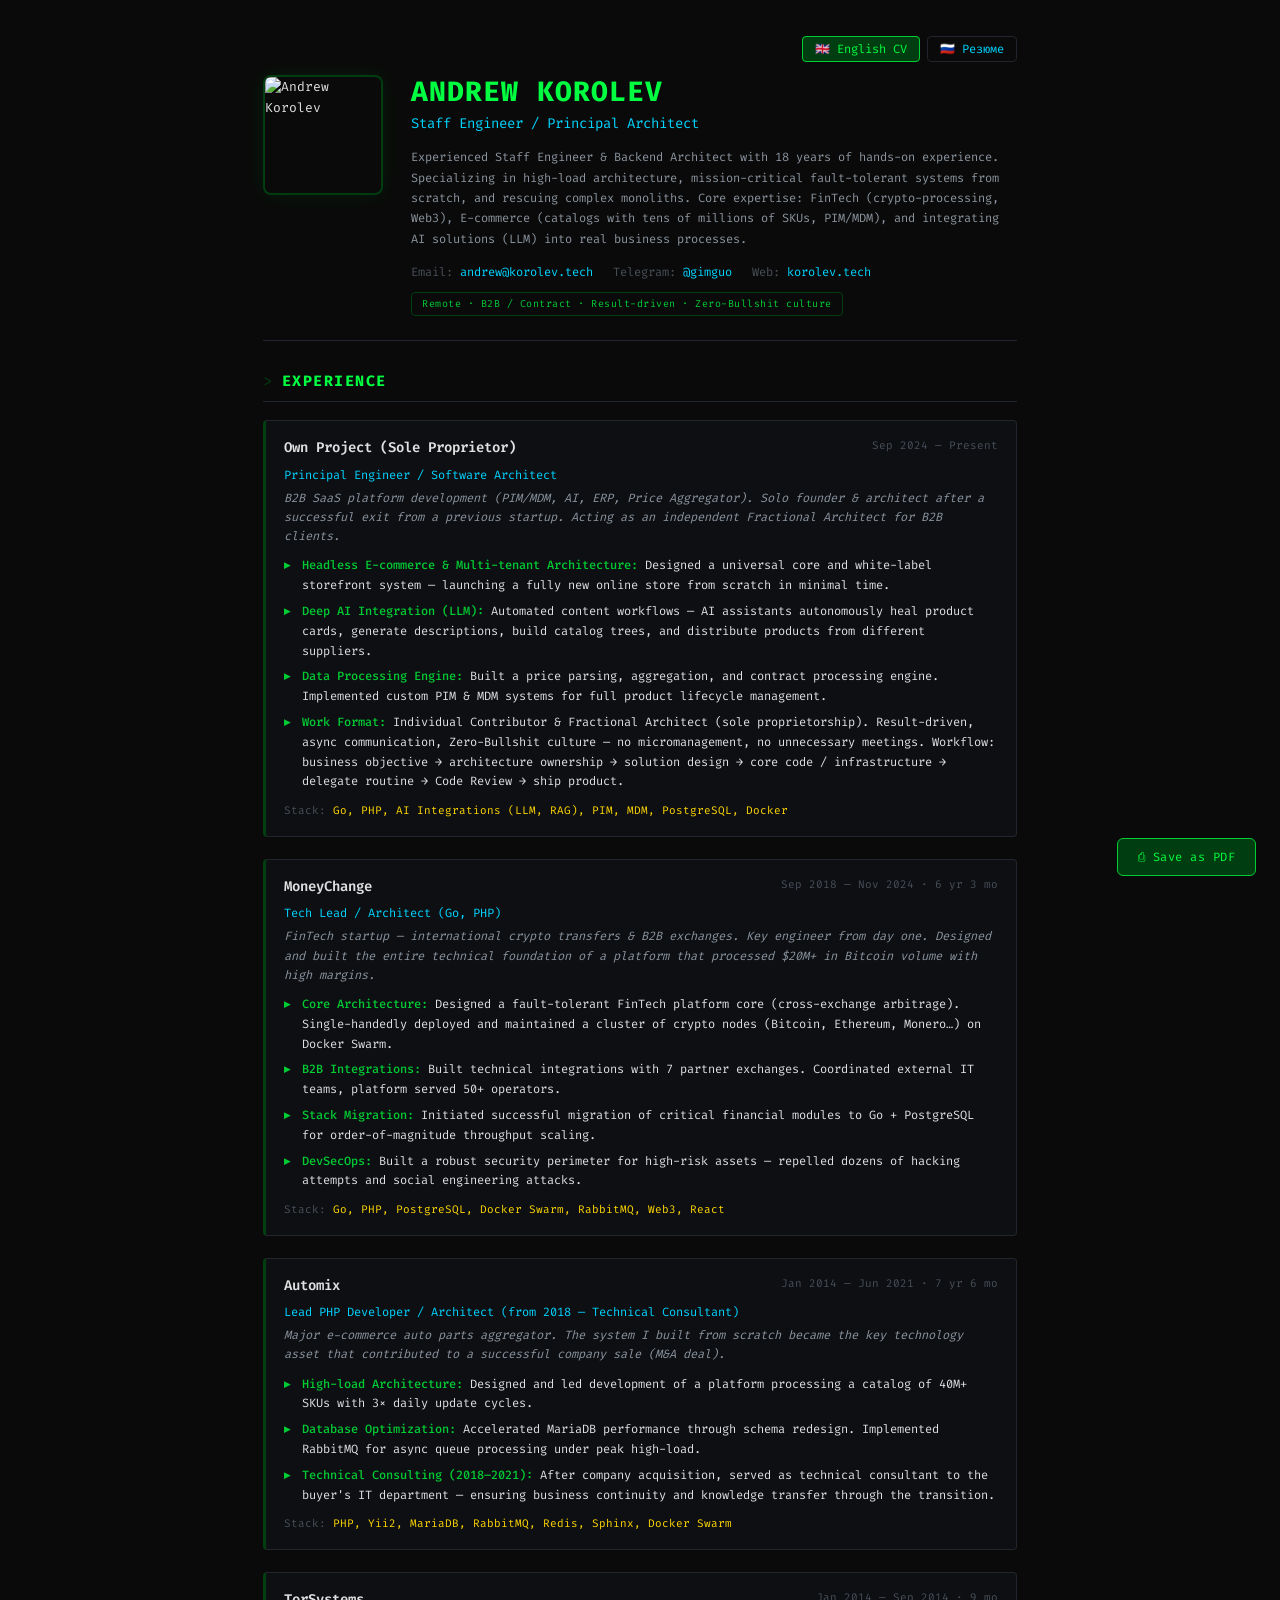
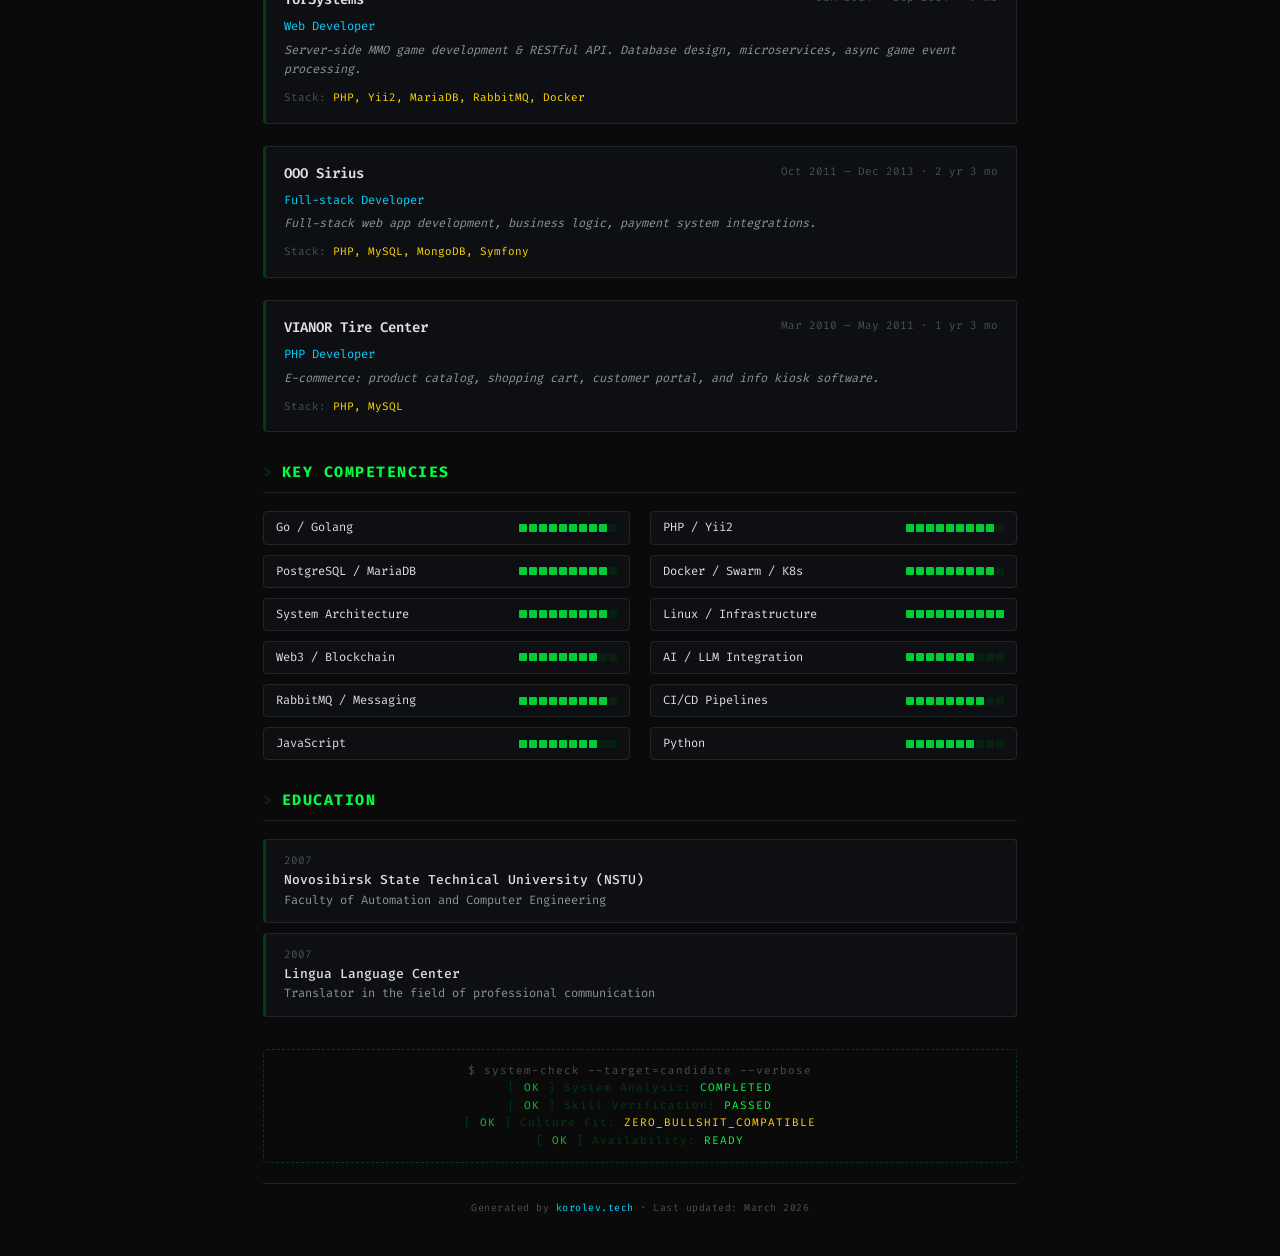
==== static/cv.html @ 3bf013a1 "feat: sync skills across terminal, resume & CV — add missing entries" ====
<!DOCTYPE html>
<html lang="en">
<head>
    <meta charset="UTF-8">
    <meta name="viewport" content="width=device-width, initial-scale=1.0">
    <title>Andrew Korolev — Resume</title>
    <meta name="description" content="Andrew Korolev — Staff Engineer / Principal Architect. Resume.">
    <link href="https://fonts.googleapis.com/css2?family=Fira+Code:wght@300;400;500;600;700&display=swap" rel="stylesheet">
    <style>
        /* ═══════════════════════════════════════════════════════
           Andrew Korolev — Resume / CV
           Dark terminal-style, optimized for print-to-PDF
           ═══════════════════════════════════════════════════════ */

        :root {
            --bg:        #0a0a0a;
            --bg-card:   #111318;
            --bg-section:#0d0f13;
            --green:     #00ff41;
            --green-dim: #00cc33;
            --green-dark:#003d10;
            --cyan:      #00d4ff;
            --yellow:    #ffd700;
            --white:     #e0e0e0;
            --gray:      #8b949e;
            --gray-dark: #484f58;
            --border:    #21262d;
            --font:      'Fira Code', 'JetBrains Mono', 'Courier New', monospace;
        }

        * {
            margin: 0;
            padding: 0;
            box-sizing: border-box;
        }

        html {
            font-size: 13px;
        }

        body {
            background: var(--bg);
            color: var(--white);
            font-family: var(--font);
            line-height: 1.6;
            -webkit-font-smoothing: antialiased;
        }

        /* ── Page Container ──────────────────────────────────── */
        .page {
            max-width: 850px;
            margin: 0 auto;
            padding: 40px 48px;
        }

        /* ── Header ──────────────────────────────────────────── */
        .header {
            display: flex;
            align-items: flex-start;
            gap: 28px;
            padding-bottom: 24px;
            border-bottom: 1px solid var(--border);
            margin-bottom: 28px;
        }

        .header-photo {
            width: 120px;
            height: 120px;
            border-radius: 8px;
            object-fit: cover;
            border: 2px solid var(--green-dark);
            box-shadow: 0 0 20px rgba(0, 255, 65, 0.08);
            flex-shrink: 0;
        }

        .header-info {
            flex: 1;
        }

        .header-name {
            font-size: 28px;
            font-weight: 700;
            color: var(--green);
            letter-spacing: 1px;
            line-height: 1.2;
        }

        .header-title {
            font-size: 14px;
            color: var(--cyan);
            margin-top: 4px;
            font-weight: 400;
        }

        .header-summary {
            margin-top: 12px;
            color: var(--gray);
            font-size: 12px;
            line-height: 1.7;
        }

        .header-contacts {
            display: flex;
            flex-wrap: wrap;
            gap: 6px 20px;
            margin-top: 14px;
            font-size: 12px;
        }

        .contact-item {
            color: var(--gray);
        }

        .contact-item a {
            color: var(--cyan);
            text-decoration: none;
        }

        .contact-item a:hover {
            text-decoration: underline;
        }

        .contact-label {
            color: var(--gray-dark);
        }

        /* ── Format Badge ────────────────────────────────────── */
        .format-badge {
            display: inline-block;
            margin-top: 10px;
            padding: 3px 10px;
            border: 1px solid var(--green-dark);
            border-radius: 4px;
            font-size: 10px;
            color: var(--green-dim);
            letter-spacing: 0.5px;
        }

        /* ── Section ─────────────────────────────────────────── */
        .section {
            margin-bottom: 28px;
        }

        .section-title {
            font-size: 15px;
            font-weight: 700;
            color: var(--green);
            letter-spacing: 1.5px;
            text-transform: uppercase;
            padding-bottom: 8px;
            border-bottom: 1px solid var(--border);
            margin-bottom: 18px;
            display: flex;
            align-items: center;
            gap: 8px;
        }

        .section-title::before {
            content: '>';
            color: var(--green-dark);
            font-weight: 400;
        }

        /* ── Experience Block ────────────────────────────────── */
        .exp-block {
            margin-bottom: 22px;
            padding: 16px 18px;
            background: var(--bg-section);
            border: 1px solid var(--border);
            border-left: 3px solid var(--green-dark);
            border-radius: 4px;
        }

        .exp-header {
            display: flex;
            justify-content: space-between;
            align-items: flex-start;
            flex-wrap: wrap;
            gap: 4px;
            margin-bottom: 6px;
        }

        .exp-company {
            font-size: 14px;
            font-weight: 600;
            color: var(--white);
        }

        .exp-dates {
            font-size: 11px;
            color: var(--gray-dark);
            white-space: nowrap;
        }

        .exp-role {
            font-size: 12px;
            color: var(--cyan);
            margin-bottom: 4px;
        }

        .exp-desc {
            font-size: 12px;
            color: var(--gray);
            margin-bottom: 10px;
            font-style: italic;
        }

        .exp-bullets {
            list-style: none;
            padding: 0;
        }

        .exp-bullets li {
            position: relative;
            padding-left: 18px;
            margin-bottom: 6px;
            font-size: 12px;
            color: var(--white);
            line-height: 1.65;
        }

        .exp-bullets li::before {
            content: '▸';
            position: absolute;
            left: 0;
            color: var(--green-dim);
            font-weight: 700;
        }

        .exp-stack {
            margin-top: 10px;
            font-size: 11px;
            color: var(--gray-dark);
        }

        .exp-stack span {
            color: var(--yellow);
        }


        .highlight {
            color: var(--green-dim);
            font-weight: 500;
        }

        /* ── Competencies Grid ───────────────────────────────── */
        .comp-grid {
            display: grid;
            grid-template-columns: 1fr 1fr;
            gap: 10px 20px;
        }

        .comp-item {
            display: flex;
            align-items: center;
            gap: 10px;
            padding: 6px 12px;
            background: var(--bg-section);
            border: 1px solid var(--border);
            border-radius: 4px;
            font-size: 12px;
        }

        .comp-label {
            color: var(--white);
            flex: 1;
        }

        .comp-bar {
            display: flex;
            gap: 2px;
        }

        .comp-bar .filled {
            width: 8px;
            height: 8px;
            background: var(--green-dim);
            border-radius: 1px;
        }

        .comp-bar .empty {
            width: 8px;
            height: 8px;
            background: var(--green-dark);
            border-radius: 1px;
            opacity: 0.4;
        }

        /* ── Education ───────────────────────────────────────── */
        .edu-block {
            padding: 12px 18px;
            background: var(--bg-section);
            border: 1px solid var(--border);
            border-left: 3px solid var(--green-dark);
            border-radius: 4px;
            margin-bottom: 10px;
        }

        .edu-year {
            font-size: 11px;
            color: var(--gray-dark);
        }

        .edu-name {
            font-size: 13px;
            color: var(--white);
            font-weight: 500;
        }

        .edu-detail {
            font-size: 12px;
            color: var(--gray);
        }

        /* ── Terminal Easter Egg ─────────────────────────────── */
        .terminal-status {
            margin-top: 32px;
            padding: 12px 18px;
            border: 1px dashed var(--green-dark);
            border-radius: 4px;
            font-size: 11px;
            color: var(--green-dark);
            text-align: center;
            letter-spacing: 1px;
        }

        .terminal-status .status-line {
            color: var(--gray-dark);
        }

        /* ── Footer ──────────────────────────────────────────── */
        .footer {
            margin-top: 20px;
            padding-top: 16px;
            border-top: 1px solid var(--border);
            text-align: center;
            font-size: 10px;
            color: var(--gray-dark);
            letter-spacing: 0.5px;
        }

        .footer a {
            color: var(--cyan);
            text-decoration: none;
        }

        /* ── Print / PDF ─────────────────────────────────────── */
        @media print {
            html {
                font-size: 11px;
            }

            body {
                background: var(--bg) !important;
                -webkit-print-color-adjust: exact !important;
                print-color-adjust: exact !important;
                color-adjust: exact !important;
            }

            .page {
                padding: 24px 32px;
                max-width: 100%;
            }

            .header-photo {
                width: 100px;
                height: 100px;
            }

            .exp-block, .edu-block, .comp-item {
                break-inside: avoid;
            }

            .section {
                break-inside: avoid;
            }

            .no-print {
                display: none !important;
            }
        }

        @page {
            size: A4;
            margin: 12mm 10mm;
        }

        /* ── Responsive (screen) ─────────────────────────────── */
        @media screen and (max-width: 600px) {
            .page {
                padding: 20px 16px;
            }

            .header {
                flex-direction: column;
                align-items: center;
                text-align: center;
            }

            .header-contacts {
                justify-content: center;
            }

            .comp-grid {
                grid-template-columns: 1fr;
            }

            .exp-header {
                flex-direction: column;
            }

            .header-name {
                font-size: 22px;
            }
        }

        /* ── Print button ────────────────────────────────────── */
        .print-btn {
            position: fixed;
            bottom: 24px;
            right: 24px;
            padding: 10px 20px;
            background: var(--green-dark);
            color: var(--green);
            border: 1px solid var(--green-dim);
            border-radius: 6px;
            font-family: var(--font);
            font-size: 12px;
            cursor: pointer;
            z-index: 100;
            transition: all 0.2s ease;
            letter-spacing: 0.5px;
        }

        .print-btn:hover {
            background: var(--green-dim);
            color: var(--bg);
        }

        /* ── Language Switch ──────────────────────────────── */
        .lang-switch {
            text-align: right;
            margin-bottom: 16px;
            font-size: 12px;
        }

        .lang-switch a {
            color: var(--cyan);
            text-decoration: none;
            padding: 4px 12px;
            border: 1px solid var(--border);
            border-radius: 4px;
            transition: all 0.2s;
        }

        .lang-switch a:hover {
            background: var(--green-dark);
            border-color: var(--green-dim);
            color: var(--green);
        }

        .lang-switch .active {
            background: var(--green-dark);
            color: var(--green);
            border-color: var(--green-dim);
            cursor: default;
            pointer-events: none;
        }

        @media print {
            .lang-switch { display: none !important; }
        }
    </style>
</head>
<body>

<div class="page">

    <!-- ── Language Switch ────────────────────────────────── -->
    <div class="lang-switch no-print">
        <a href="/cv.html" class="active">🇬🇧 English CV</a>
        <a href="/resume.html">🇷🇺 Резюме</a>
    </div>

    <!-- ── Header ──────────────────────────────────────────── -->
    <div class="header">
        <img src="/img/portrait.png?v=2" alt="Andrew Korolev" class="header-photo">
        <div class="header-info">
            <div class="header-name">ANDREW KOROLEV</div>
            <div class="header-title">Staff Engineer / Principal Architect</div>
            <div class="header-summary">
                Experienced Staff Engineer &amp; Backend Architect with 18 years of hands-on experience.
                Specializing in high-load architecture, mission-critical fault-tolerant systems from scratch,
                and rescuing complex monoliths. Core expertise: FinTech (crypto-processing, Web3),
                E-commerce (catalogs with tens of millions of SKUs, PIM/MDM),
                and integrating AI solutions (LLM) into real business processes.
            </div>
            <div class="header-contacts">
                <span class="contact-item"><span class="contact-label">Email:</span> <a href="mailto:andrew@korolev.tech">andrew@korolev.tech</a></span>
                <span class="contact-item"><span class="contact-label">Telegram:</span> <a href="https://t.me/gimguo" target="_blank">@gimguo</a></span>
                <span class="contact-item"><span class="contact-label">Web:</span> <a href="https://korolev.tech" target="_blank">korolev.tech</a></span>
            </div>
            <div class="format-badge">Remote · B2B / Contract · Result-driven · Zero-Bullshit culture</div>
        </div>
    </div>

    <!-- ── Experience ──────────────────────────────────────── -->
    <div class="section">
        <div class="section-title">Experience</div>

        <!-- 1: Own project -->
        <div class="exp-block">
            <div class="exp-header">
                <div class="exp-company">Own Project (Sole Proprietor)</div>
                <div class="exp-dates">Sep 2024 — Present</div>
            </div>
            <div class="exp-role">Principal Engineer / Software Architect</div>
            <div class="exp-desc">B2B SaaS platform development (PIM/MDM, AI, ERP, Price Aggregator). Solo founder &amp; architect after a successful exit from a previous startup. Acting as an independent Fractional Architect for B2B clients.</div>
            <ul class="exp-bullets">
                <li><span class="highlight">Headless E-commerce &amp; Multi-tenant Architecture:</span> Designed a universal core and white-label storefront system — launching a fully new online store from scratch in minimal time.</li>
                <li><span class="highlight">Deep AI Integration (LLM):</span> Automated content workflows — AI assistants autonomously heal product cards, generate descriptions, build catalog trees, and distribute products from different suppliers.</li>
                <li><span class="highlight">Data Processing Engine:</span> Built a price parsing, aggregation, and contract processing engine. Implemented custom PIM &amp; MDM systems for full product lifecycle management.</li>
                <li><span class="highlight">Work Format:</span> Individual Contributor &amp; Fractional Architect (sole proprietorship). Result-driven, async communication, Zero-Bullshit culture — no micromanagement, no unnecessary meetings. Workflow: business objective → architecture ownership → solution design → core code / infrastructure → delegate routine → Code Review → ship product.</li>
            </ul>
            <div class="exp-stack">Stack: <span>Go, PHP, AI Integrations (LLM, RAG), PIM, MDM, PostgreSQL, Docker</span></div>
        </div>

        <!-- 2: MoneyChange -->
        <div class="exp-block">
            <div class="exp-header">
                <div class="exp-company">MoneyChange</div>
                <div class="exp-dates">Sep 2018 — Nov 2024 · 6 yr 3 mo</div>
            </div>
            <div class="exp-role">Tech Lead / Architect (Go, PHP)</div>
            <div class="exp-desc">FinTech startup — international crypto transfers &amp; B2B exchanges. Key engineer from day one. Designed and built the entire technical foundation of a platform that processed $20M+ in Bitcoin volume with high margins.</div>
            <ul class="exp-bullets">
                <li><span class="highlight">Core Architecture:</span> Designed a fault-tolerant FinTech platform core (cross-exchange arbitrage). Single-handedly deployed and maintained a cluster of crypto nodes (Bitcoin, Ethereum, Monero…) on Docker Swarm.</li>
                <li><span class="highlight">B2B Integrations:</span> Built technical integrations with 7 partner exchanges. Coordinated external IT teams, platform served 50+ operators.</li>
                <li><span class="highlight">Stack Migration:</span> Initiated successful migration of critical financial modules to Go + PostgreSQL for order-of-magnitude throughput scaling.</li>
                <li><span class="highlight">DevSecOps:</span> Built a robust security perimeter for high-risk assets — repelled dozens of hacking attempts and social engineering attacks.</li>
            </ul>
            <div class="exp-stack">Stack: <span>Go, PHP, PostgreSQL, Docker Swarm, RabbitMQ, Web3, React</span></div>
        </div>

        <!-- 3: Automix -->
        <div class="exp-block">
            <div class="exp-header">
                <div class="exp-company">Automix</div>
                <div class="exp-dates">Jan 2014 — Jun 2021 · 7 yr 6 mo</div>
            </div>
            <div class="exp-role">Lead PHP Developer / Architect (from 2018 — Technical Consultant)</div>
            <div class="exp-desc">Major e-commerce auto parts aggregator. The system I built from scratch became the key technology asset that contributed to a successful company sale (M&amp;A deal).</div>
            <ul class="exp-bullets">
                <li><span class="highlight">High-load Architecture:</span> Designed and led development of a platform processing a catalog of 40M+ SKUs with 3× daily update cycles.</li>
                <li><span class="highlight">Database Optimization:</span> Accelerated MariaDB performance through schema redesign. Implemented RabbitMQ for async queue processing under peak high-load.</li>
                <li><span class="highlight">Technical Consulting (2018–2021):</span> After company acquisition, served as technical consultant to the buyer's IT department — ensuring business continuity and knowledge transfer through the transition.</li>
            </ul>
            <div class="exp-stack">Stack: <span>PHP, Yii2, MariaDB, RabbitMQ, Redis, Sphinx, Docker Swarm</span></div>
        </div>

        <!-- 4: TorSystems -->
        <div class="exp-block">
            <div class="exp-header">
                <div class="exp-company">TorSystems</div>
                <div class="exp-dates">Jan 2014 — Sep 2014 · 9 mo</div>
            </div>
            <div class="exp-role">Web Developer</div>
            <div class="exp-desc">Server-side MMO game development &amp; RESTful API. Database design, microservices, async game event processing.</div>
            <div class="exp-stack">Stack: <span>PHP, Yii2, MariaDB, RabbitMQ, Docker</span></div>
        </div>

        <!-- 5: Sirius -->
        <div class="exp-block">
            <div class="exp-header">
                <div class="exp-company">OOO Sirius</div>
                <div class="exp-dates">Oct 2011 — Dec 2013 · 2 yr 3 mo</div>
            </div>
            <div class="exp-role">Full-stack Developer</div>
            <div class="exp-desc">Full-stack web app development, business logic, payment system integrations.</div>
            <div class="exp-stack">Stack: <span>PHP, MySQL, MongoDB, Symfony</span></div>
        </div>

        <!-- 6: Vianor -->
        <div class="exp-block">
            <div class="exp-header">
                <div class="exp-company">VIANOR Tire Center</div>
                <div class="exp-dates">Mar 2010 — May 2011 · 1 yr 3 mo</div>
            </div>
            <div class="exp-role">PHP Developer</div>
            <div class="exp-desc">E-commerce: product catalog, shopping cart, customer portal, and info kiosk software.</div>
            <div class="exp-stack">Stack: <span>PHP, MySQL</span></div>
        </div>

    </div>

    <!-- ── Key Competencies ────────────────────────────────── -->
    <div class="section">
        <div class="section-title">Key Competencies</div>
        <div class="comp-grid">
            <div class="comp-item">
                <span class="comp-label">Go / Golang</span>
                <div class="comp-bar">
                    <span class="filled"></span><span class="filled"></span><span class="filled"></span><span class="filled"></span><span class="filled"></span>
                    <span class="filled"></span><span class="filled"></span><span class="filled"></span><span class="filled"></span>
                    <span class="empty"></span>
                </div>
            </div>
            <div class="comp-item">
                <span class="comp-label">PHP / Yii2</span>
                <div class="comp-bar">
                    <span class="filled"></span><span class="filled"></span><span class="filled"></span><span class="filled"></span><span class="filled"></span>
                    <span class="filled"></span><span class="filled"></span><span class="filled"></span><span class="filled"></span>
                    <span class="empty"></span>
                </div>
            </div>
            <div class="comp-item">
                <span class="comp-label">PostgreSQL / MariaDB</span>
                <div class="comp-bar">
                    <span class="filled"></span><span class="filled"></span><span class="filled"></span><span class="filled"></span><span class="filled"></span>
                    <span class="filled"></span><span class="filled"></span><span class="filled"></span><span class="filled"></span>
                    <span class="empty"></span>
                </div>
            </div>
            <div class="comp-item">
                <span class="comp-label">Docker / Swarm / K8s</span>
                <div class="comp-bar">
                    <span class="filled"></span><span class="filled"></span><span class="filled"></span><span class="filled"></span><span class="filled"></span>
                    <span class="filled"></span><span class="filled"></span><span class="filled"></span><span class="filled"></span>
                    <span class="empty"></span>
                </div>
            </div>
            <div class="comp-item">
                <span class="comp-label">System Architecture</span>
                <div class="comp-bar">
                    <span class="filled"></span><span class="filled"></span><span class="filled"></span><span class="filled"></span><span class="filled"></span>
                    <span class="filled"></span><span class="filled"></span><span class="filled"></span><span class="filled"></span>
                    <span class="empty"></span>
                </div>
            </div>
            <div class="comp-item">
                <span class="comp-label">Linux / Infrastructure</span>
                <div class="comp-bar">
                    <span class="filled"></span><span class="filled"></span><span class="filled"></span><span class="filled"></span><span class="filled"></span>
                    <span class="filled"></span><span class="filled"></span><span class="filled"></span><span class="filled"></span><span class="filled"></span>
                </div>
            </div>
            <div class="comp-item">
                <span class="comp-label">Web3 / Blockchain</span>
                <div class="comp-bar">
                    <span class="filled"></span><span class="filled"></span><span class="filled"></span><span class="filled"></span><span class="filled"></span>
                    <span class="filled"></span><span class="filled"></span><span class="filled"></span>
                    <span class="empty"></span><span class="empty"></span>
                </div>
            </div>
            <div class="comp-item">
                <span class="comp-label">AI / LLM Integration</span>
                <div class="comp-bar">
                    <span class="filled"></span><span class="filled"></span><span class="filled"></span><span class="filled"></span><span class="filled"></span>
                    <span class="filled"></span><span class="filled"></span>
                    <span class="empty"></span><span class="empty"></span><span class="empty"></span>
                </div>
            </div>
            <div class="comp-item">
                <span class="comp-label">RabbitMQ / Messaging</span>
                <div class="comp-bar">
                    <span class="filled"></span><span class="filled"></span><span class="filled"></span><span class="filled"></span><span class="filled"></span>
                    <span class="filled"></span><span class="filled"></span><span class="filled"></span><span class="filled"></span>
                    <span class="empty"></span>
                </div>
            </div>
            <div class="comp-item">
                <span class="comp-label">CI/CD Pipelines</span>
                <div class="comp-bar">
                    <span class="filled"></span><span class="filled"></span><span class="filled"></span><span class="filled"></span><span class="filled"></span>
                    <span class="filled"></span><span class="filled"></span><span class="filled"></span>
                    <span class="empty"></span><span class="empty"></span>
                </div>
            </div>
            <div class="comp-item">
                <span class="comp-label">JavaScript</span>
                <div class="comp-bar">
                    <span class="filled"></span><span class="filled"></span><span class="filled"></span><span class="filled"></span><span class="filled"></span>
                    <span class="filled"></span><span class="filled"></span><span class="filled"></span>
                    <span class="empty"></span><span class="empty"></span>
                </div>
            </div>
            <div class="comp-item">
                <span class="comp-label">Python</span>
                <div class="comp-bar">
                    <span class="filled"></span><span class="filled"></span><span class="filled"></span><span class="filled"></span><span class="filled"></span>
                    <span class="filled"></span><span class="filled"></span>
                    <span class="empty"></span><span class="empty"></span><span class="empty"></span>
                </div>
            </div>
        </div>
    </div>

    <!-- ── Education ───────────────────────────────────────── -->
    <div class="section">
        <div class="section-title">Education</div>

        <div class="edu-block">
            <div class="edu-year">2007</div>
            <div class="edu-name">Novosibirsk State Technical University (NSTU)</div>
            <div class="edu-detail">Faculty of Automation and Computer Engineering</div>
        </div>

        <div class="edu-block">
            <div class="edu-year">2007</div>
            <div class="edu-name">Lingua Language Center</div>
            <div class="edu-detail">Translator in the field of professional communication</div>
        </div>
    </div>

    <!-- ── Terminal Easter Egg ─────────────────────────────── -->
    <div class="terminal-status">
        <div class="status-line">$ system-check --target=candidate --verbose</div>
        <div>[ <span style="color: var(--green-dim);">OK</span> ] System Analysis: <span style="color: var(--green);">COMPLETED</span></div>
        <div>[ <span style="color: var(--green-dim);">OK</span> ] Skill Verification: <span style="color: var(--green);">PASSED</span></div>
        <div>[ <span style="color: var(--green-dim);">OK</span> ] Culture Fit: <span style="color: var(--yellow);">ZERO_BULLSHIT_COMPATIBLE</span></div>
        <div>[ <span style="color: var(--green-dim);">OK</span> ] Availability: <span style="color: var(--green);">READY</span></div>
    </div>

    <!-- ── Footer ──────────────────────────────────────────── -->
    <div class="footer">
        Generated by <a href="https://korolev.tech">korolev.tech</a> · Last updated: March 2026
    </div>

</div>

<!-- Print button (hidden when printing) -->
<button class="print-btn no-print" onclick="window.print()">⎙ Save as PDF</button>

</body>
</html>
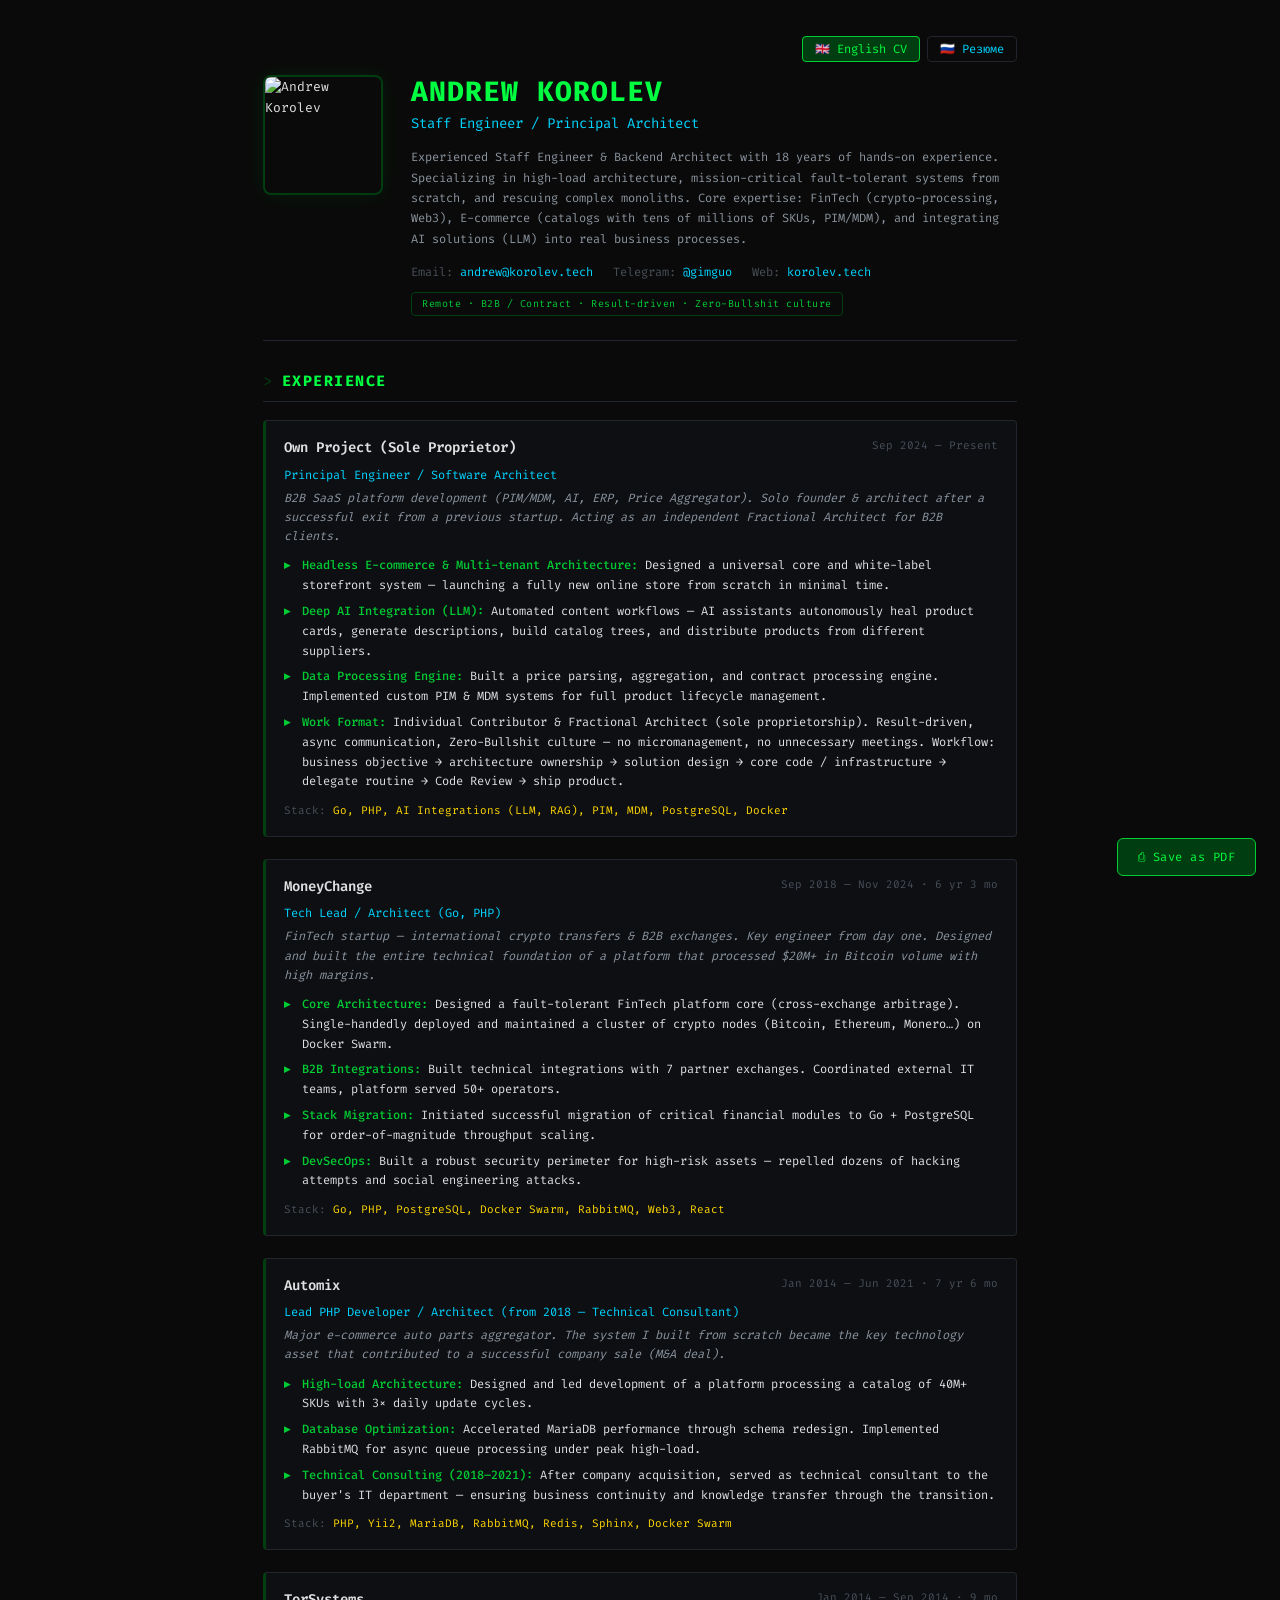
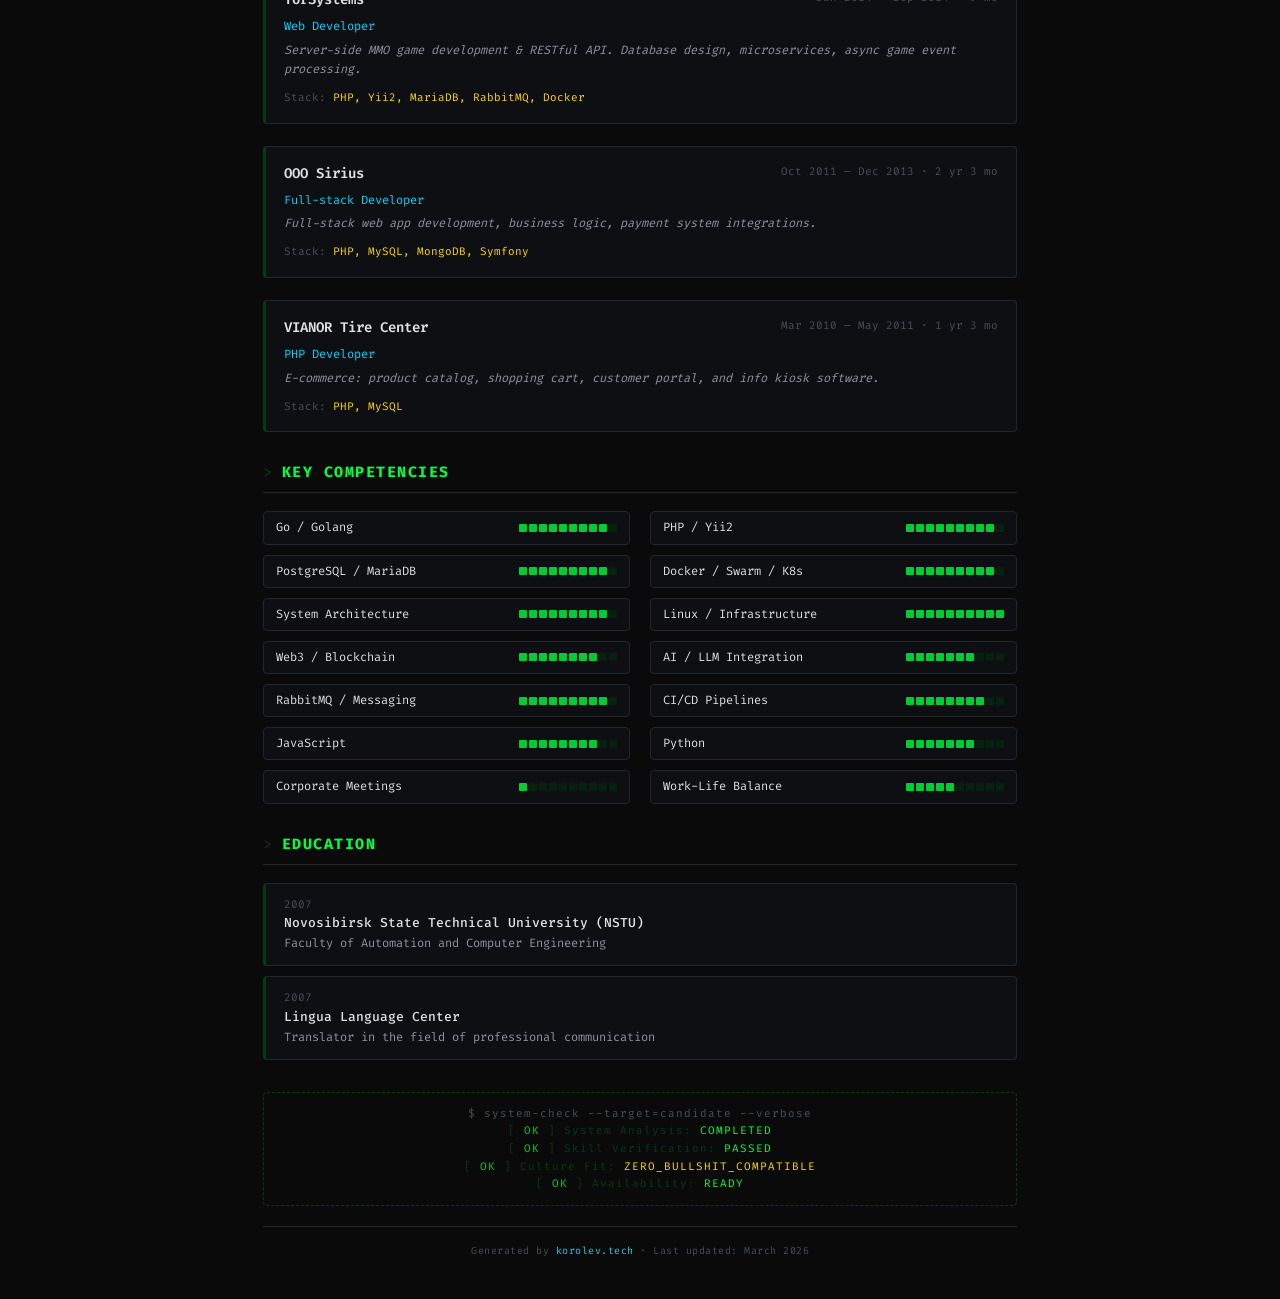
==== commit 0ed0890d: "feat: add joke skills to resume & CV — full sync with terminal" ====
--- a/static/cv.html
+++ b/static/cv.html
@@ -692,6 +692,21 @@
                     <span class="empty"></span><span class="empty"></span><span class="empty"></span>
                 </div>
             </div>
+            <div class="comp-item">
+                <span class="comp-label">Corporate Meetings</span>
+                <div class="comp-bar">
+                    <span class="filled"></span>
+                    <span class="empty"></span><span class="empty"></span><span class="empty"></span><span class="empty"></span><span class="empty"></span>
+                    <span class="empty"></span><span class="empty"></span><span class="empty"></span><span class="empty"></span>
+                </div>
+            </div>
+            <div class="comp-item">
+                <span class="comp-label">Work-Life Balance</span>
+                <div class="comp-bar">
+                    <span class="filled"></span><span class="filled"></span><span class="filled"></span><span class="filled"></span><span class="filled"></span>
+                    <span class="empty"></span><span class="empty"></span><span class="empty"></span><span class="empty"></span><span class="empty"></span>
+                </div>
+            </div>
         </div>
     </div>
 
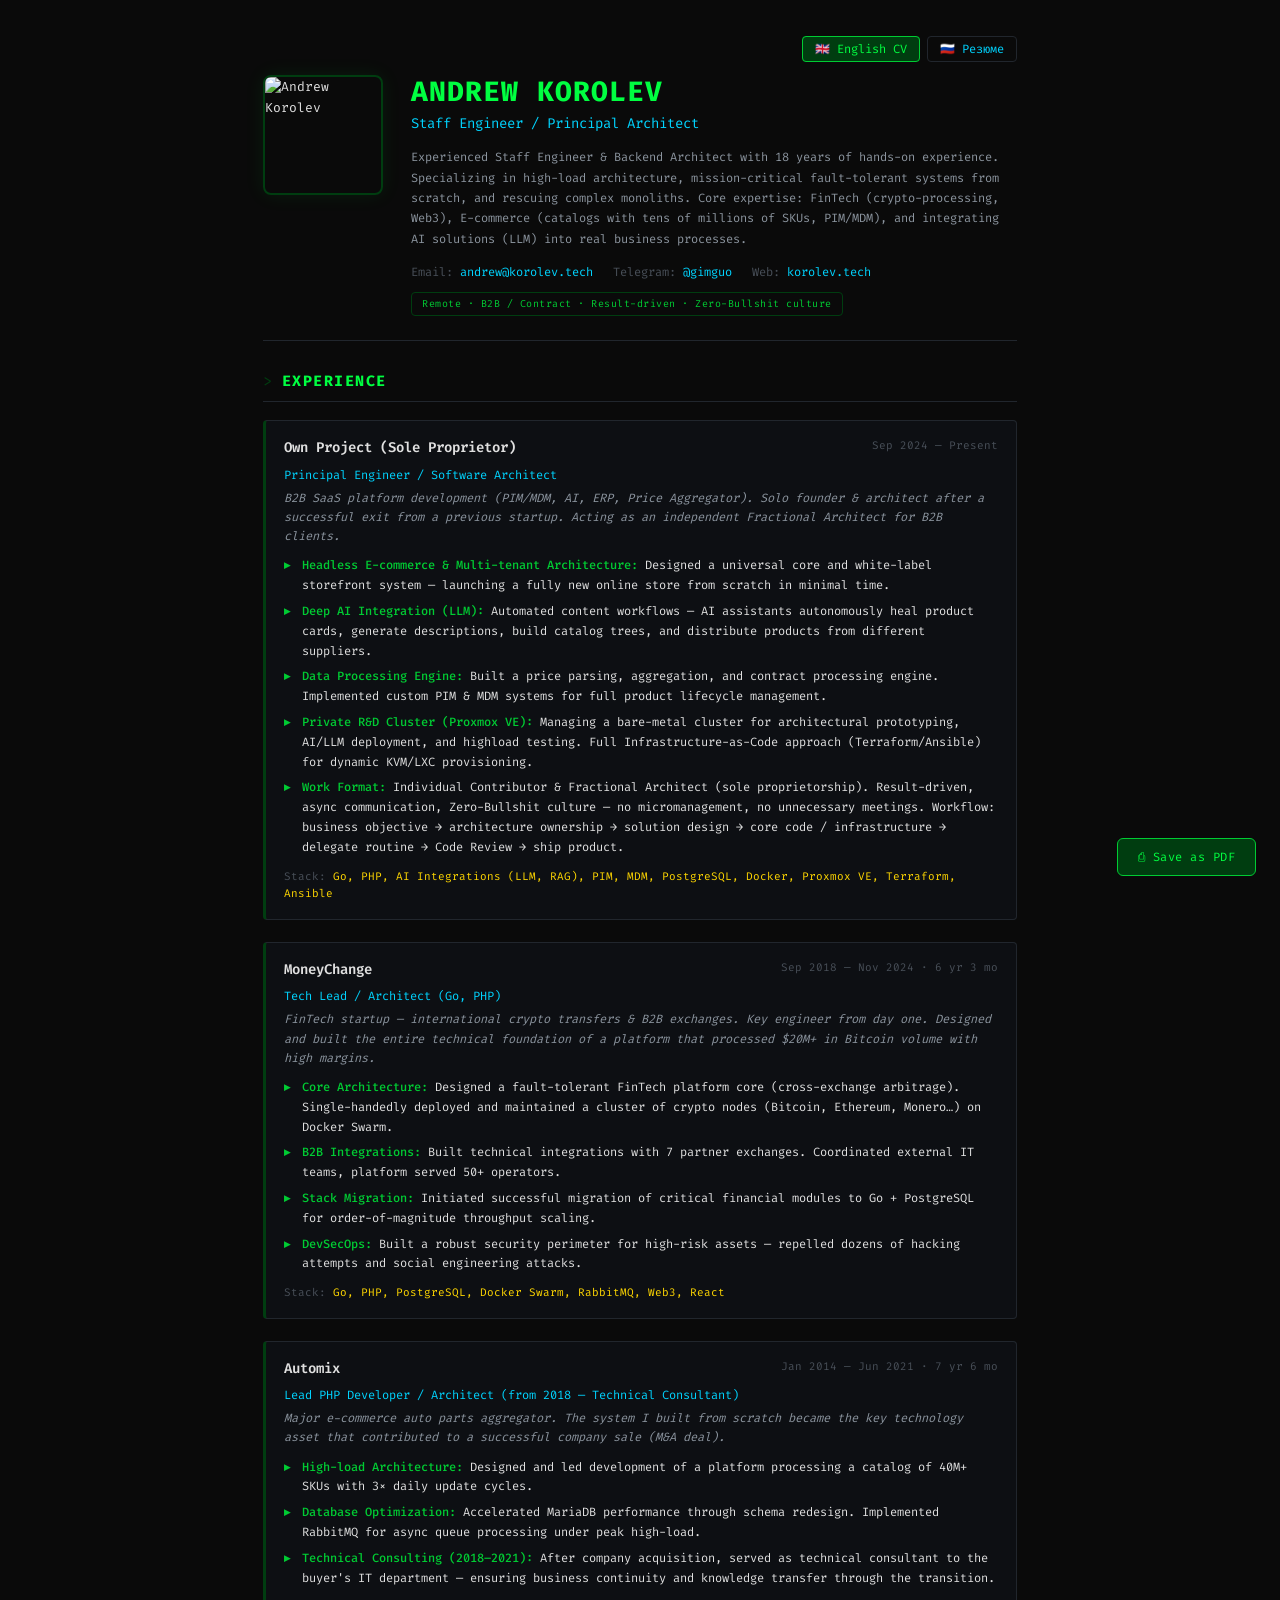
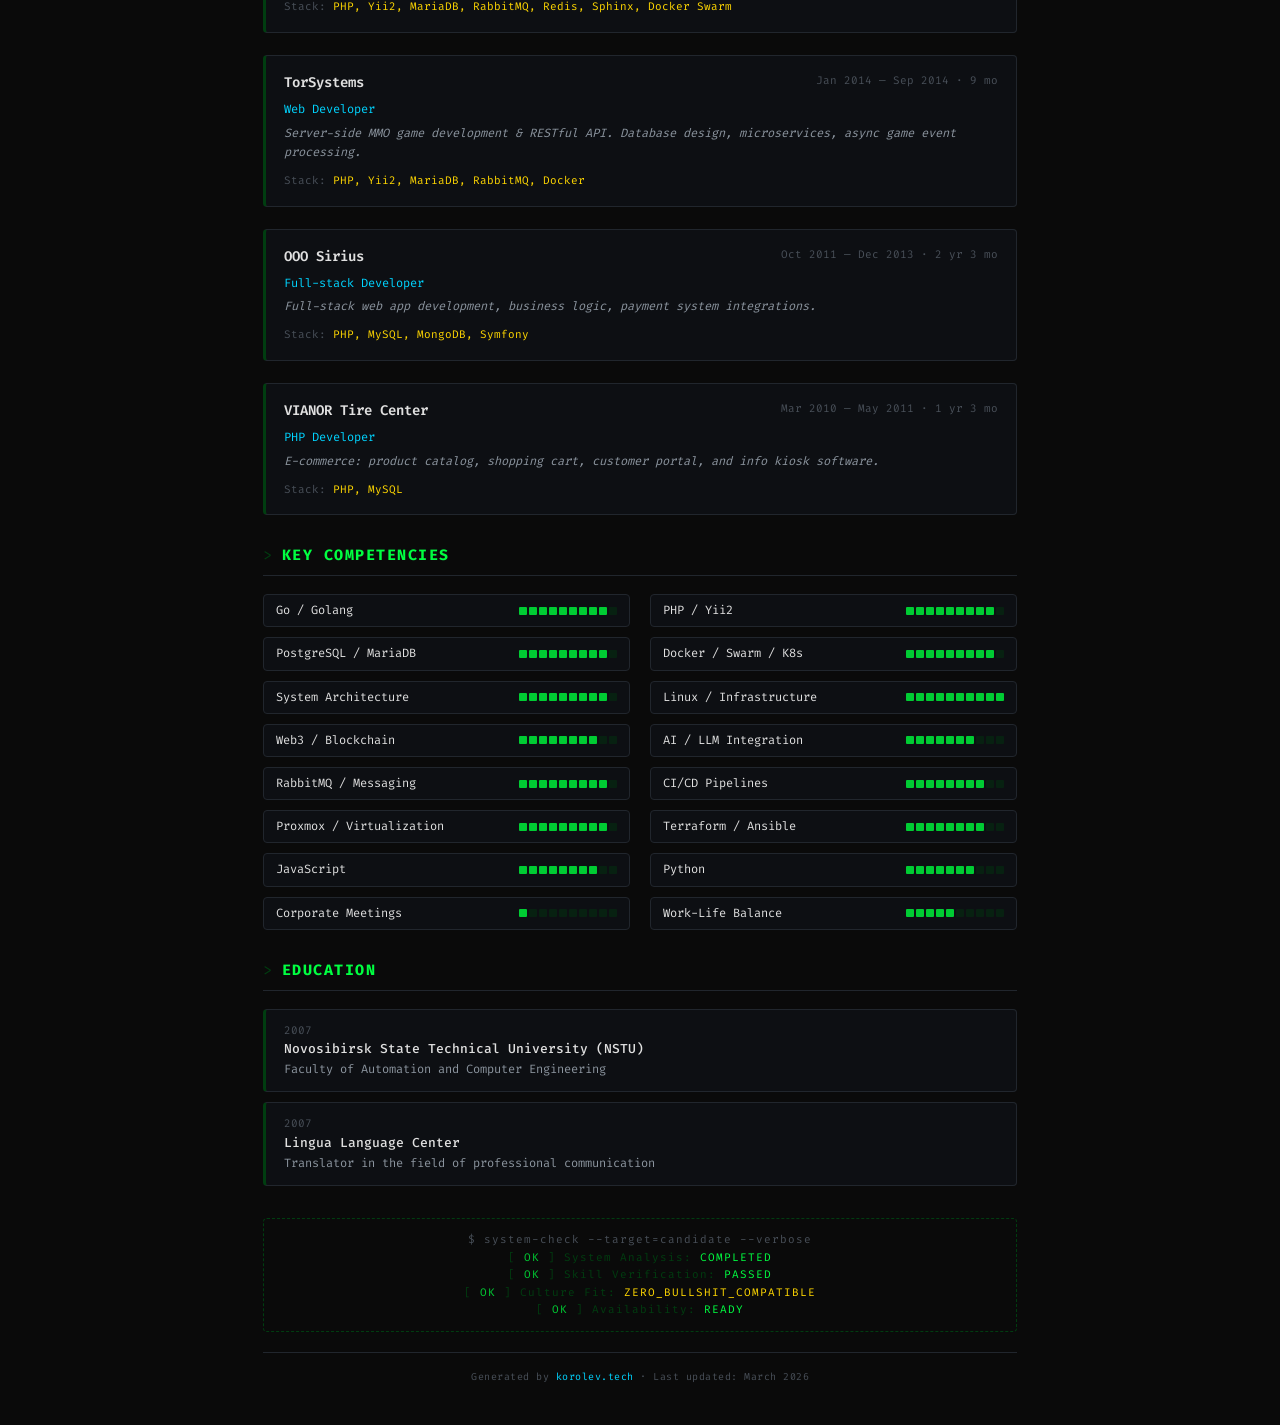
==== commit 4a0cb30f: "feat: add Proxmox/Virtualization & Terraform/Ansible skills + R&D cluster bullet" ====
--- a/static/cv.html
+++ b/static/cv.html
@@ -520,9 +520,10 @@
                 <li><span class="highlight">Headless E-commerce &amp; Multi-tenant Architecture:</span> Designed a universal core and white-label storefront system — launching a fully new online store from scratch in minimal time.</li>
                 <li><span class="highlight">Deep AI Integration (LLM):</span> Automated content workflows — AI assistants autonomously heal product cards, generate descriptions, build catalog trees, and distribute products from different suppliers.</li>
                 <li><span class="highlight">Data Processing Engine:</span> Built a price parsing, aggregation, and contract processing engine. Implemented custom PIM &amp; MDM systems for full product lifecycle management.</li>
+                <li><span class="highlight">Private R&amp;D Cluster (Proxmox VE):</span> Managing a bare-metal cluster for architectural prototyping, AI/LLM deployment, and highload testing. Full Infrastructure-as-Code approach (Terraform/Ansible) for dynamic KVM/LXC provisioning.</li>
                 <li><span class="highlight">Work Format:</span> Individual Contributor &amp; Fractional Architect (sole proprietorship). Result-driven, async communication, Zero-Bullshit culture — no micromanagement, no unnecessary meetings. Workflow: business objective → architecture ownership → solution design → core code / infrastructure → delegate routine → Code Review → ship product.</li>
             </ul>
-            <div class="exp-stack">Stack: <span>Go, PHP, AI Integrations (LLM, RAG), PIM, MDM, PostgreSQL, Docker</span></div>
+            <div class="exp-stack">Stack: <span>Go, PHP, AI Integrations (LLM, RAG), PIM, MDM, PostgreSQL, Docker, Proxmox VE, Terraform, Ansible</span></div>
         </div>
 
         <!-- 2: MoneyChange -->
@@ -677,6 +678,22 @@
                 </div>
             </div>
             <div class="comp-item">
+                <span class="comp-label">Proxmox / Virtualization</span>
+                <div class="comp-bar">
+                    <span class="filled"></span><span class="filled"></span><span class="filled"></span><span class="filled"></span><span class="filled"></span>
+                    <span class="filled"></span><span class="filled"></span><span class="filled"></span><span class="filled"></span>
+                    <span class="empty"></span>
+                </div>
+            </div>
+            <div class="comp-item">
+                <span class="comp-label">Terraform / Ansible</span>
+                <div class="comp-bar">
+                    <span class="filled"></span><span class="filled"></span><span class="filled"></span><span class="filled"></span><span class="filled"></span>
+                    <span class="filled"></span><span class="filled"></span><span class="filled"></span>
+                    <span class="empty"></span><span class="empty"></span>
+                </div>
+            </div>
+            <div class="comp-item">
                 <span class="comp-label">JavaScript</span>
                 <div class="comp-bar">
                     <span class="filled"></span><span class="filled"></span><span class="filled"></span><span class="filled"></span><span class="filled"></span>
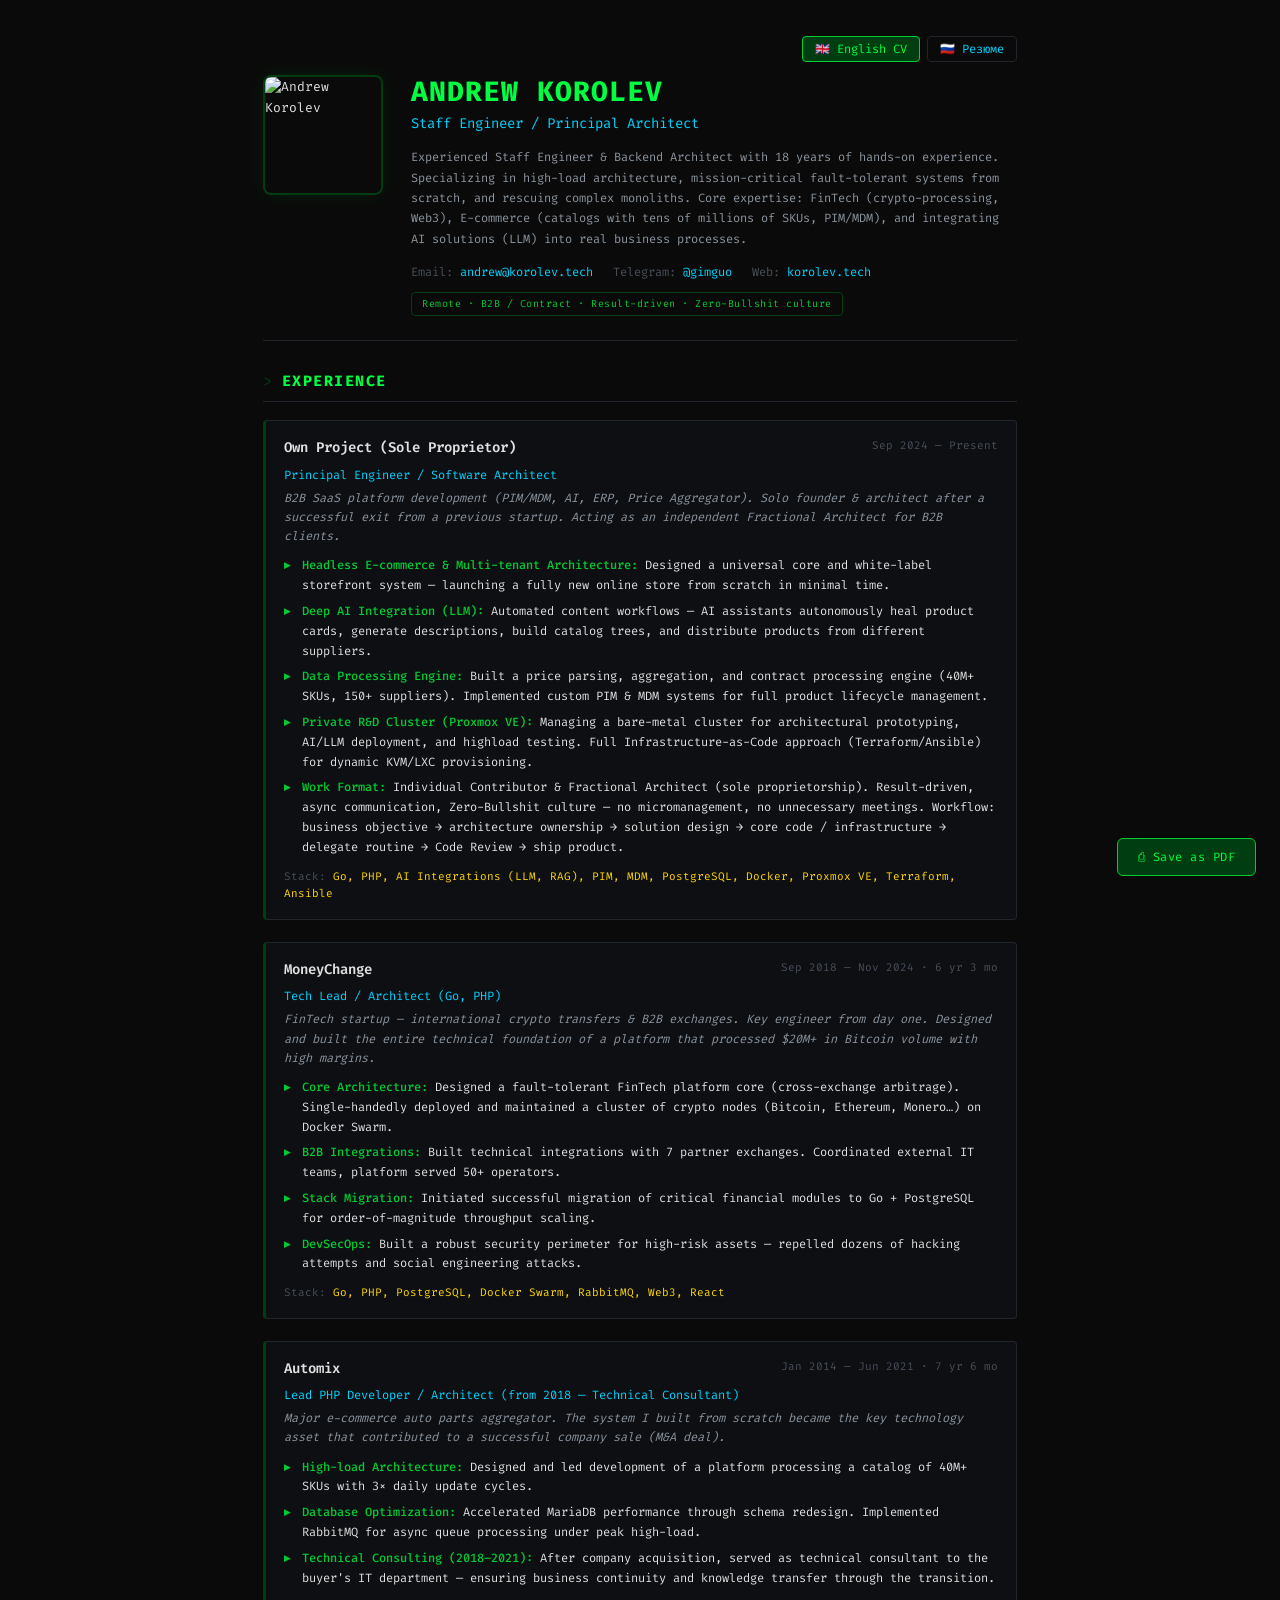
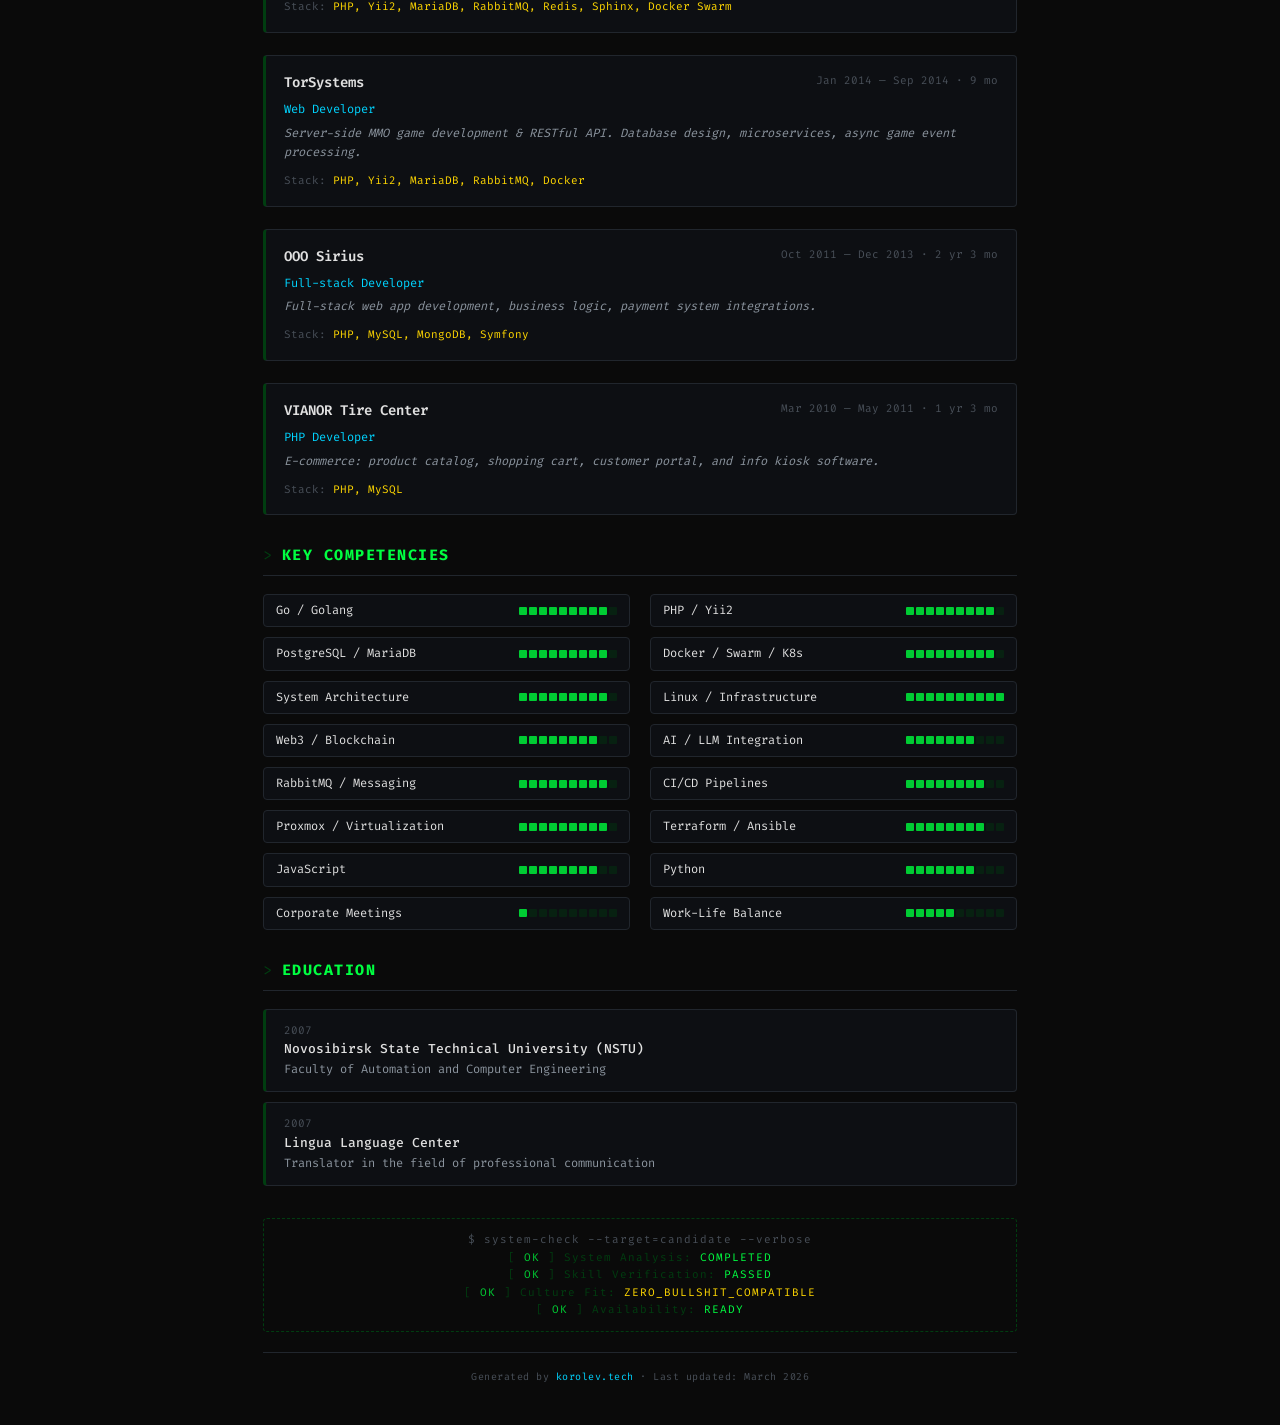
==== commit cdfd60eb: "fix: update Price Aggregator stats — 40M+ SKUs, 150+ suppliers" ====
--- a/static/cv.html
+++ b/static/cv.html
@@ -519,7 +519,7 @@
             <ul class="exp-bullets">
                 <li><span class="highlight">Headless E-commerce &amp; Multi-tenant Architecture:</span> Designed a universal core and white-label storefront system — launching a fully new online store from scratch in minimal time.</li>
                 <li><span class="highlight">Deep AI Integration (LLM):</span> Automated content workflows — AI assistants autonomously heal product cards, generate descriptions, build catalog trees, and distribute products from different suppliers.</li>
-                <li><span class="highlight">Data Processing Engine:</span> Built a price parsing, aggregation, and contract processing engine. Implemented custom PIM &amp; MDM systems for full product lifecycle management.</li>
+                <li><span class="highlight">Data Processing Engine:</span> Built a price parsing, aggregation, and contract processing engine (40M+ SKUs, 150+ suppliers). Implemented custom PIM &amp; MDM systems for full product lifecycle management.</li>
                 <li><span class="highlight">Private R&amp;D Cluster (Proxmox VE):</span> Managing a bare-metal cluster for architectural prototyping, AI/LLM deployment, and highload testing. Full Infrastructure-as-Code approach (Terraform/Ansible) for dynamic KVM/LXC provisioning.</li>
                 <li><span class="highlight">Work Format:</span> Individual Contributor &amp; Fractional Architect (sole proprietorship). Result-driven, async communication, Zero-Bullshit culture — no micromanagement, no unnecessary meetings. Workflow: business objective → architecture ownership → solution design → core code / infrastructure → delegate routine → Code Review → ship product.</li>
             </ul>
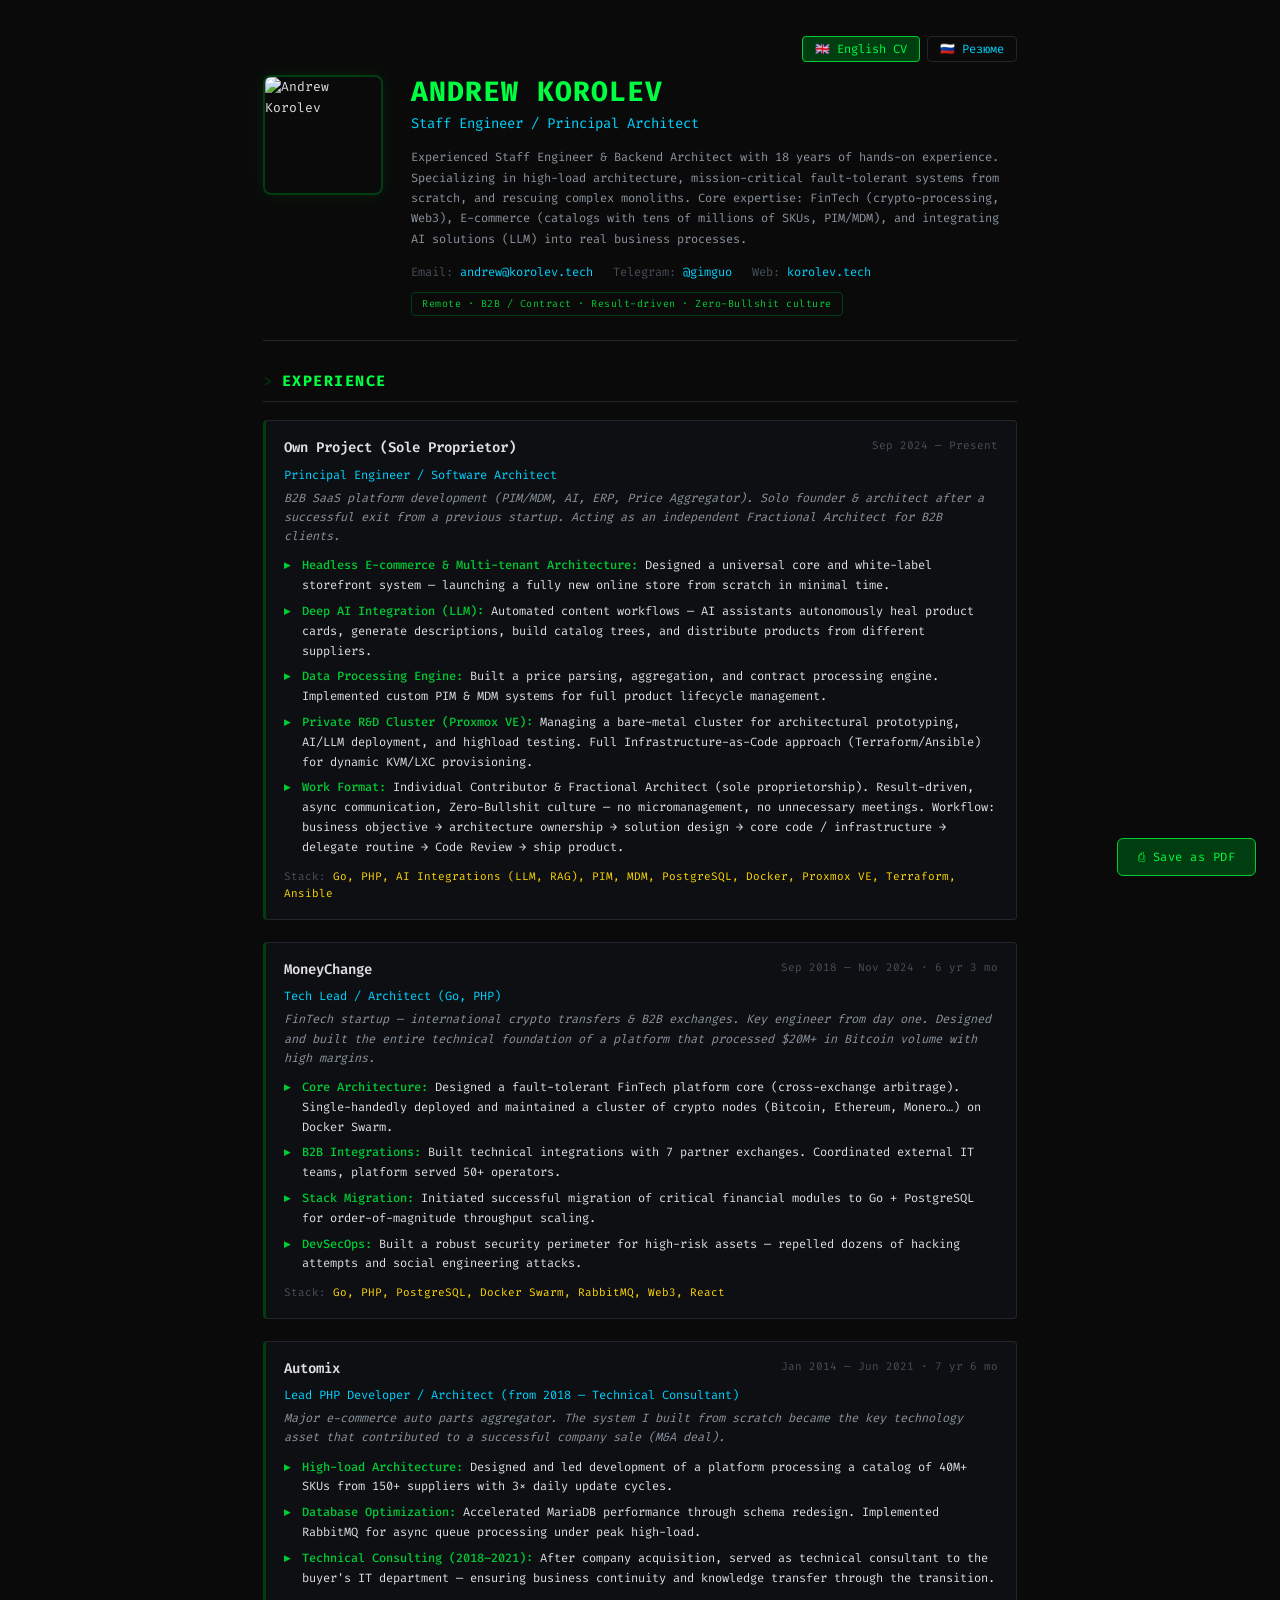
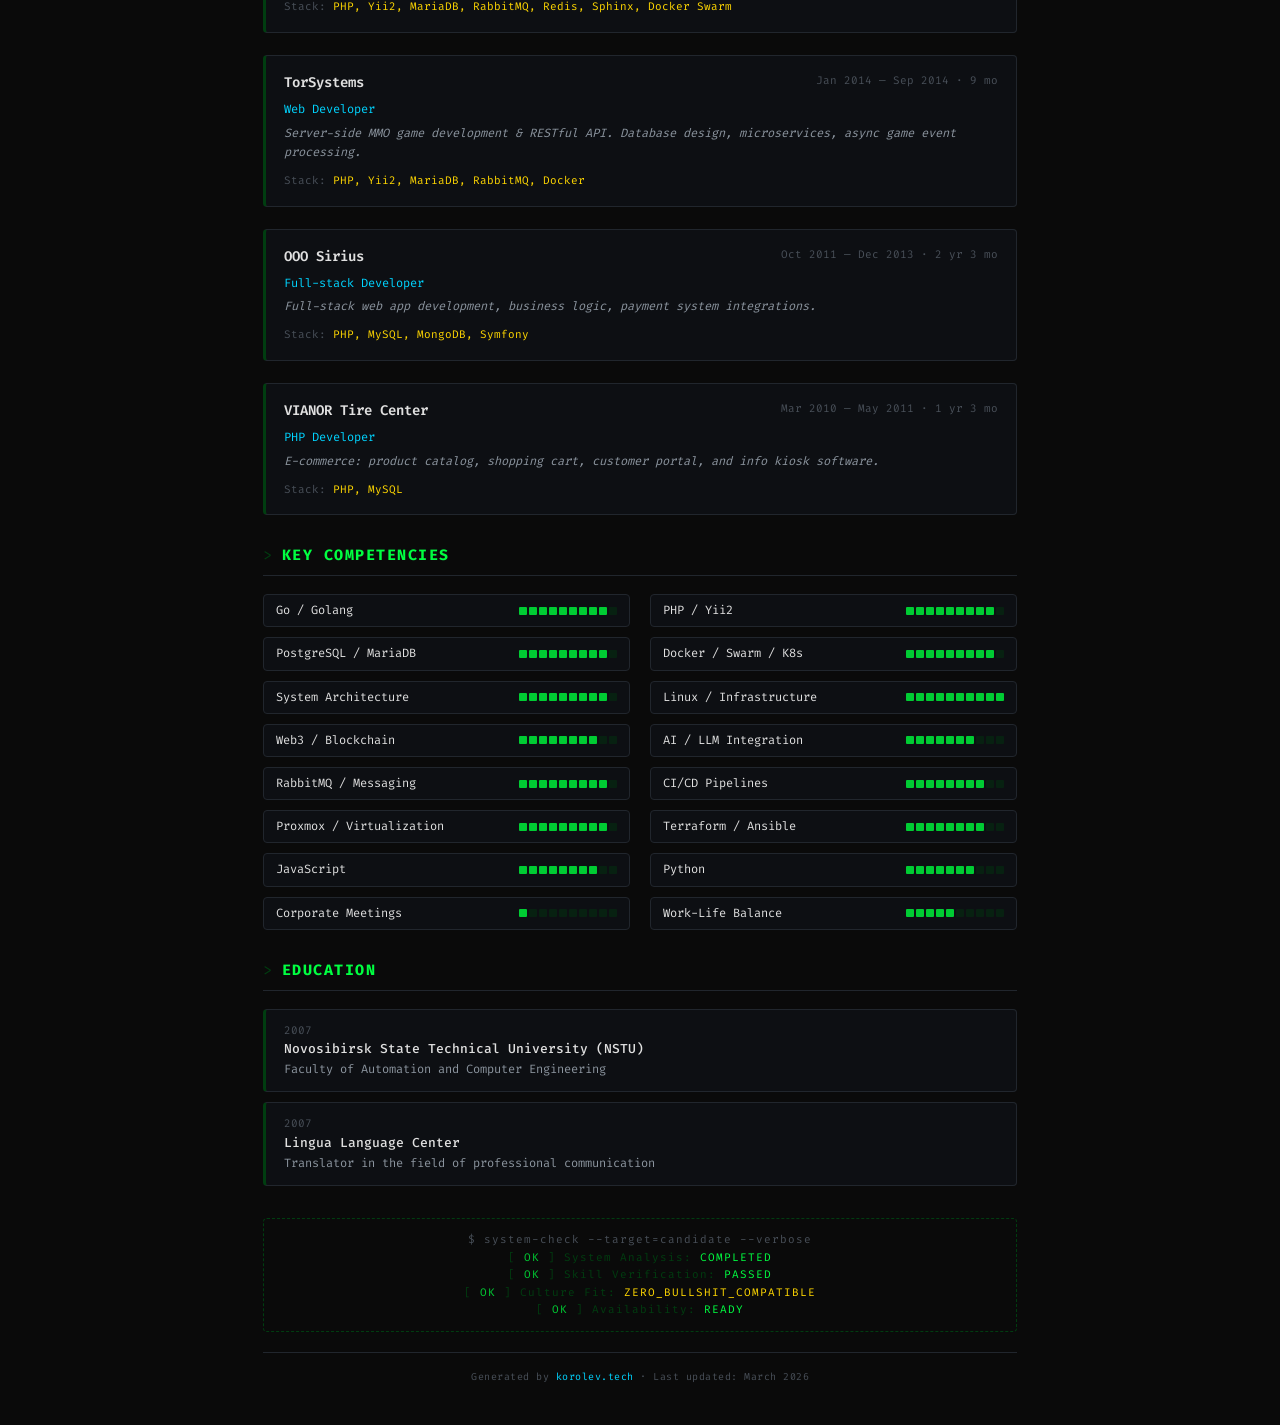
==== commit 1da3bb1e: "fix: move 40M+ SKUs / 150+ suppliers stats to Automix block where they belong" ====
--- a/static/cv.html
+++ b/static/cv.html
@@ -519,7 +519,7 @@
             <ul class="exp-bullets">
                 <li><span class="highlight">Headless E-commerce &amp; Multi-tenant Architecture:</span> Designed a universal core and white-label storefront system — launching a fully new online store from scratch in minimal time.</li>
                 <li><span class="highlight">Deep AI Integration (LLM):</span> Automated content workflows — AI assistants autonomously heal product cards, generate descriptions, build catalog trees, and distribute products from different suppliers.</li>
-                <li><span class="highlight">Data Processing Engine:</span> Built a price parsing, aggregation, and contract processing engine (40M+ SKUs, 150+ suppliers). Implemented custom PIM &amp; MDM systems for full product lifecycle management.</li>
+                <li><span class="highlight">Data Processing Engine:</span> Built a price parsing, aggregation, and contract processing engine. Implemented custom PIM &amp; MDM systems for full product lifecycle management.</li>
                 <li><span class="highlight">Private R&amp;D Cluster (Proxmox VE):</span> Managing a bare-metal cluster for architectural prototyping, AI/LLM deployment, and highload testing. Full Infrastructure-as-Code approach (Terraform/Ansible) for dynamic KVM/LXC provisioning.</li>
                 <li><span class="highlight">Work Format:</span> Individual Contributor &amp; Fractional Architect (sole proprietorship). Result-driven, async communication, Zero-Bullshit culture — no micromanagement, no unnecessary meetings. Workflow: business objective → architecture ownership → solution design → core code / infrastructure → delegate routine → Code Review → ship product.</li>
             </ul>
@@ -552,7 +552,7 @@
             <div class="exp-role">Lead PHP Developer / Architect (from 2018 — Technical Consultant)</div>
             <div class="exp-desc">Major e-commerce auto parts aggregator. The system I built from scratch became the key technology asset that contributed to a successful company sale (M&amp;A deal).</div>
             <ul class="exp-bullets">
-                <li><span class="highlight">High-load Architecture:</span> Designed and led development of a platform processing a catalog of 40M+ SKUs with 3× daily update cycles.</li>
+                <li><span class="highlight">High-load Architecture:</span> Designed and led development of a platform processing a catalog of 40M+ SKUs from 150+ suppliers with 3× daily update cycles.</li>
                 <li><span class="highlight">Database Optimization:</span> Accelerated MariaDB performance through schema redesign. Implemented RabbitMQ for async queue processing under peak high-load.</li>
                 <li><span class="highlight">Technical Consulting (2018–2021):</span> After company acquisition, served as technical consultant to the buyer's IT department — ensuring business continuity and knowledge transfer through the transition.</li>
             </ul>
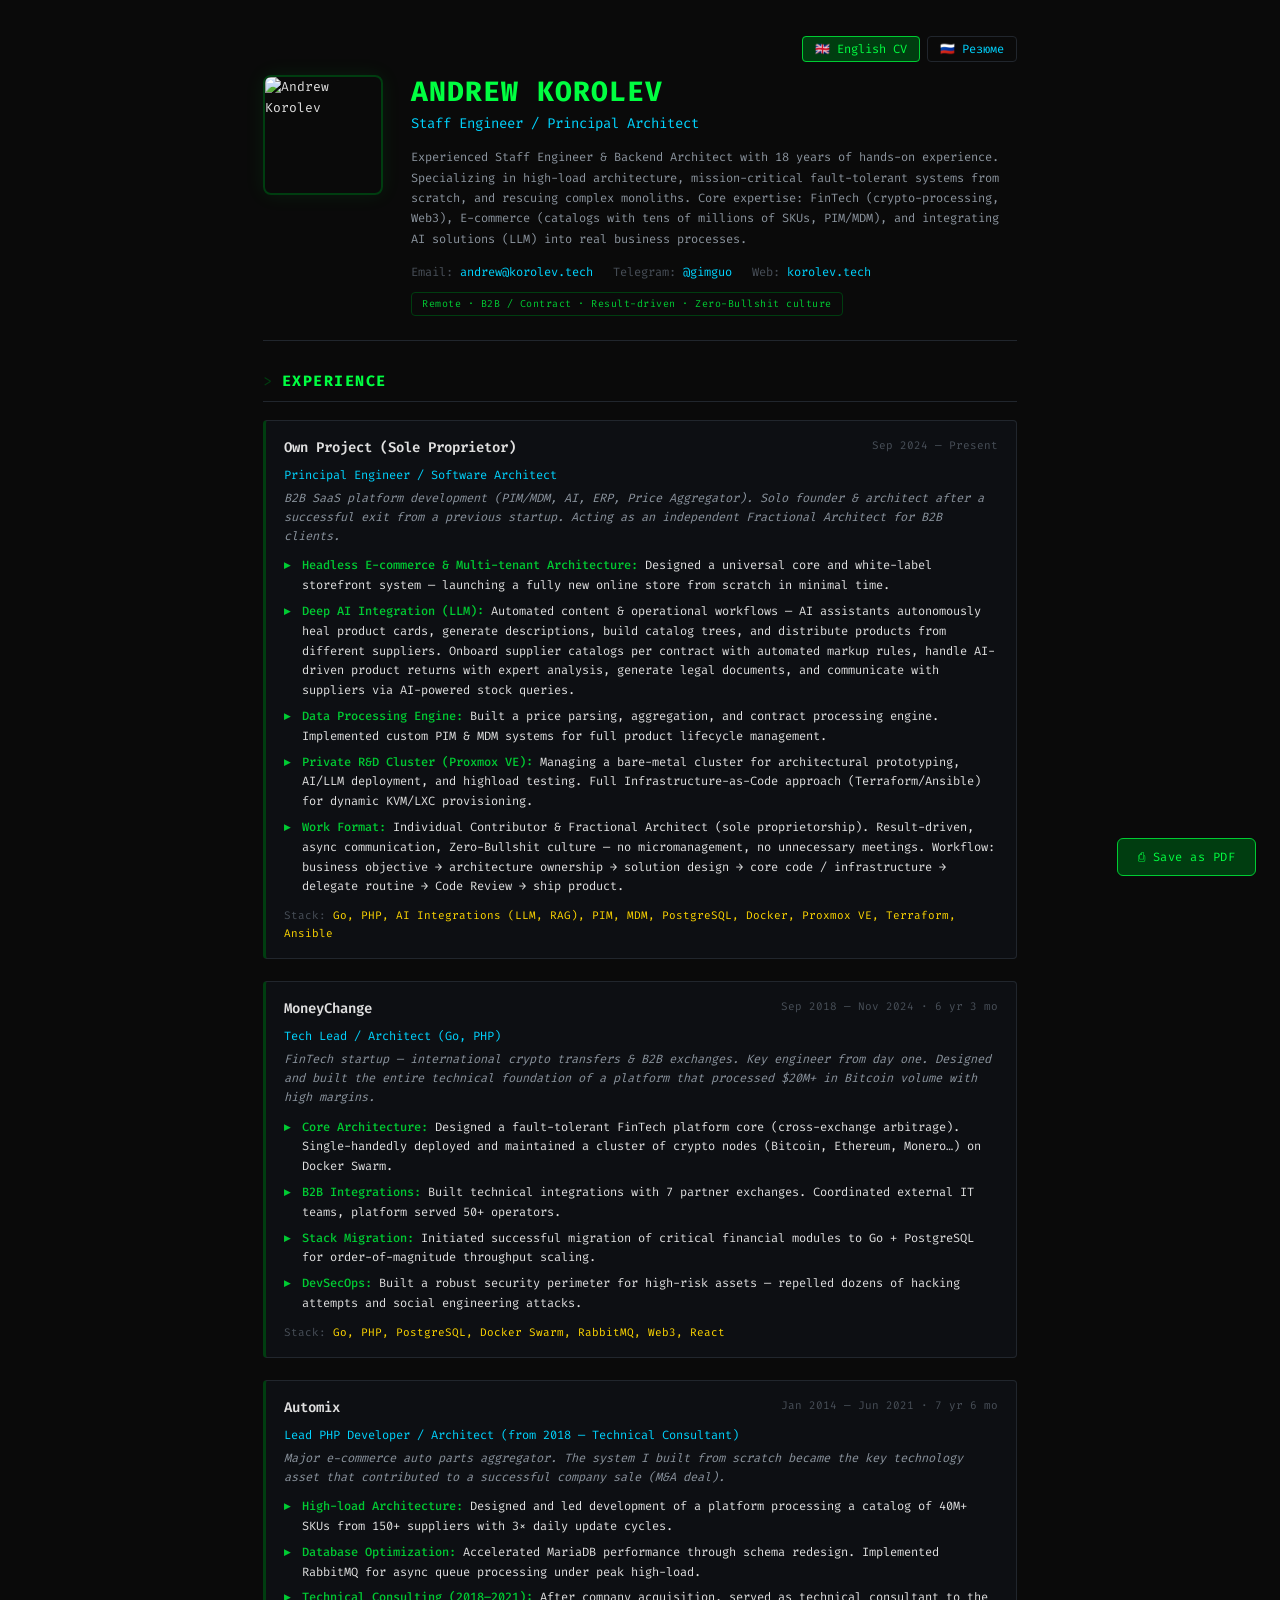
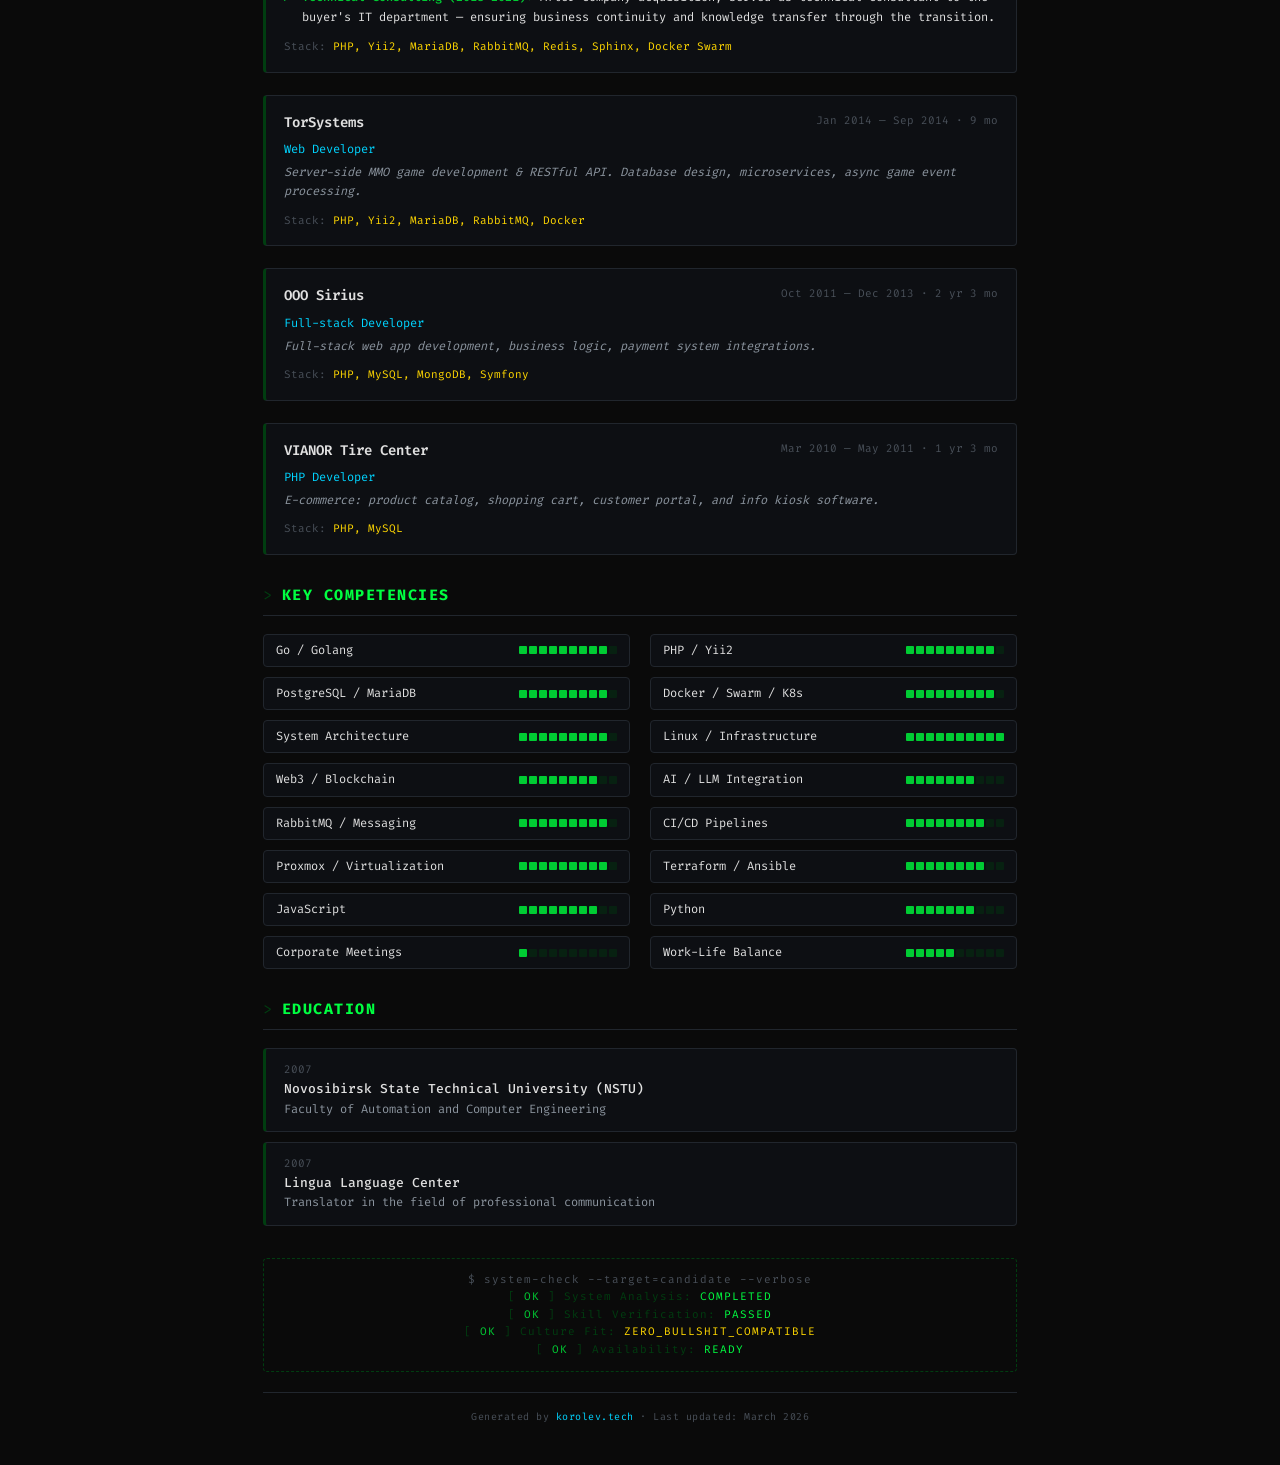
==== commit 7750ad39: "feat: expand AI integration bullet — supplier onboarding, returns, docs, stock queries" ====
--- a/static/cv.html
+++ b/static/cv.html
@@ -518,7 +518,7 @@
             <div class="exp-desc">B2B SaaS platform development (PIM/MDM, AI, ERP, Price Aggregator). Solo founder &amp; architect after a successful exit from a previous startup. Acting as an independent Fractional Architect for B2B clients.</div>
             <ul class="exp-bullets">
                 <li><span class="highlight">Headless E-commerce &amp; Multi-tenant Architecture:</span> Designed a universal core and white-label storefront system — launching a fully new online store from scratch in minimal time.</li>
-                <li><span class="highlight">Deep AI Integration (LLM):</span> Automated content workflows — AI assistants autonomously heal product cards, generate descriptions, build catalog trees, and distribute products from different suppliers.</li>
+                <li><span class="highlight">Deep AI Integration (LLM):</span> Automated content &amp; operational workflows — AI assistants autonomously heal product cards, generate descriptions, build catalog trees, and distribute products from different suppliers. Onboard supplier catalogs per contract with automated markup rules, handle AI-driven product returns with expert analysis, generate legal documents, and communicate with suppliers via AI-powered stock queries.</li>
                 <li><span class="highlight">Data Processing Engine:</span> Built a price parsing, aggregation, and contract processing engine. Implemented custom PIM &amp; MDM systems for full product lifecycle management.</li>
                 <li><span class="highlight">Private R&amp;D Cluster (Proxmox VE):</span> Managing a bare-metal cluster for architectural prototyping, AI/LLM deployment, and highload testing. Full Infrastructure-as-Code approach (Terraform/Ansible) for dynamic KVM/LXC provisioning.</li>
                 <li><span class="highlight">Work Format:</span> Individual Contributor &amp; Fractional Architect (sole proprietorship). Result-driven, async communication, Zero-Bullshit culture — no micromanagement, no unnecessary meetings. Workflow: business objective → architecture ownership → solution design → core code / infrastructure → delegate routine → Code Review → ship product.</li>
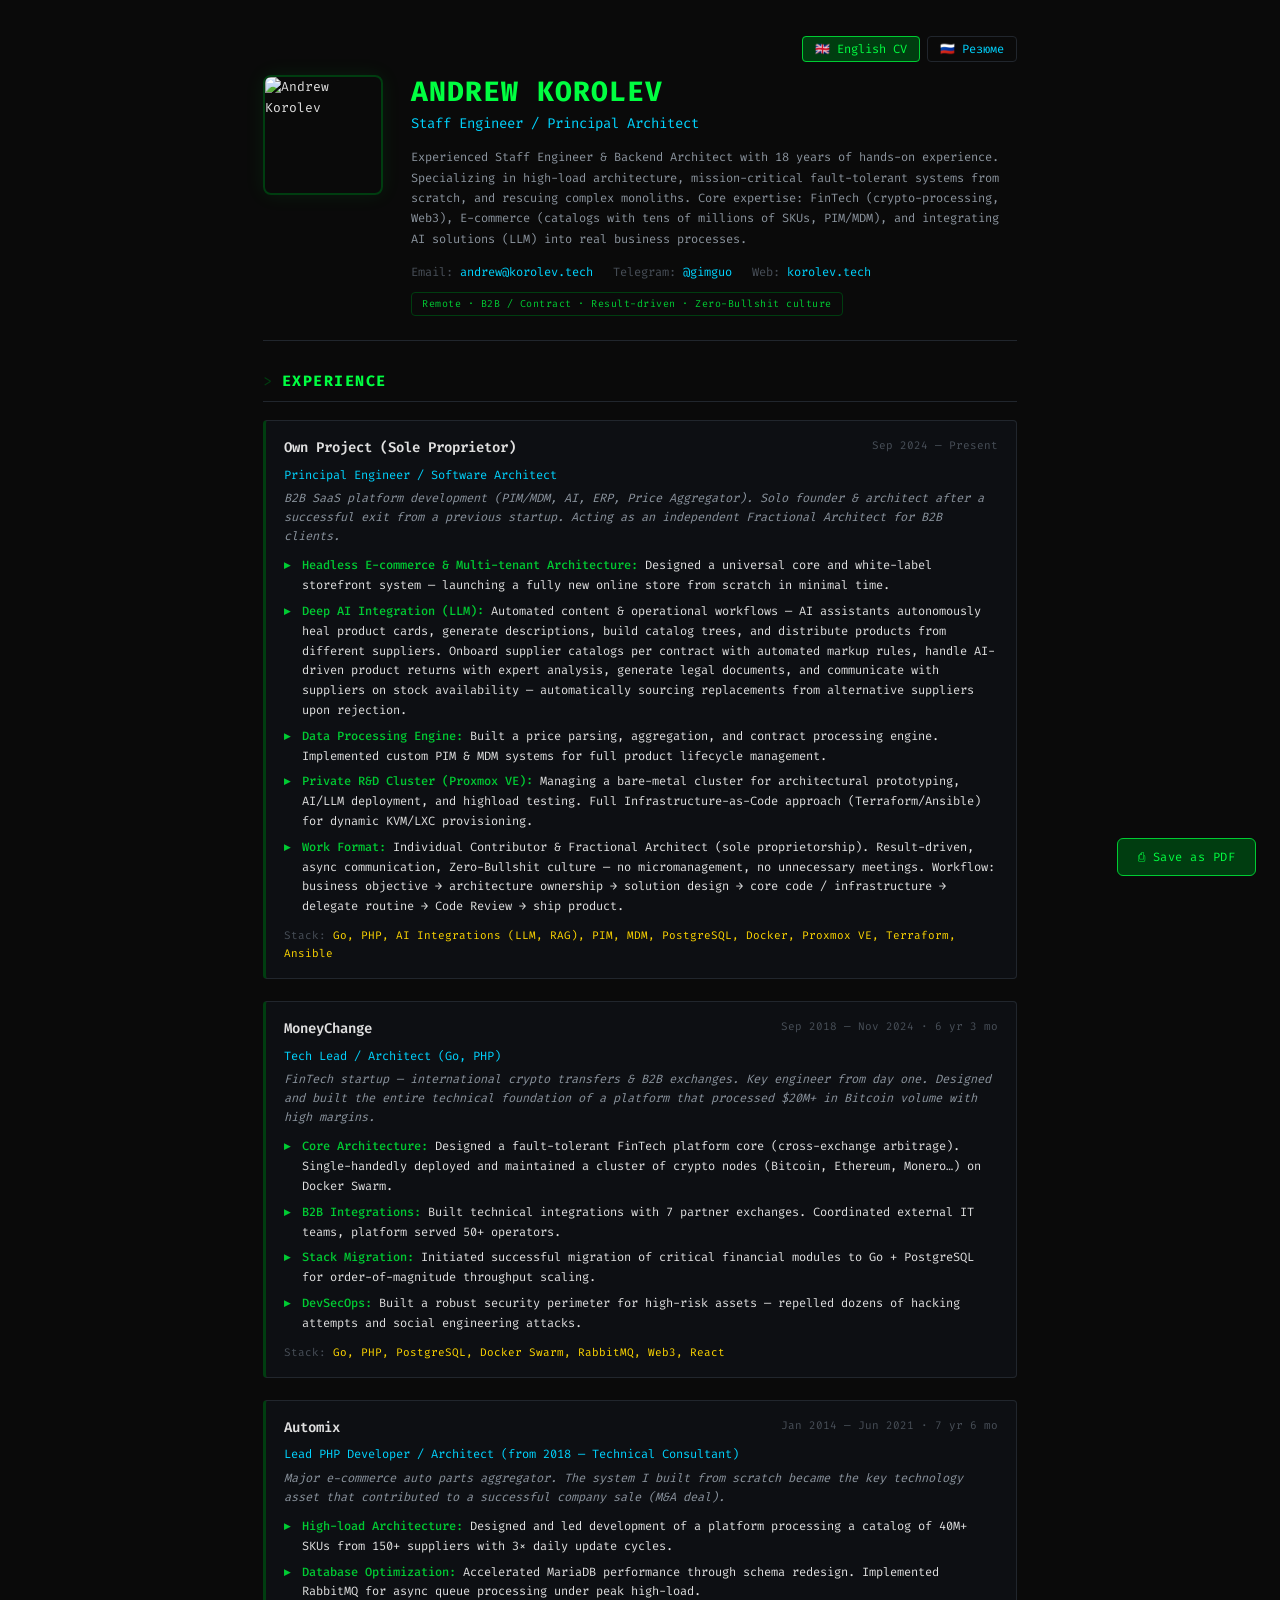
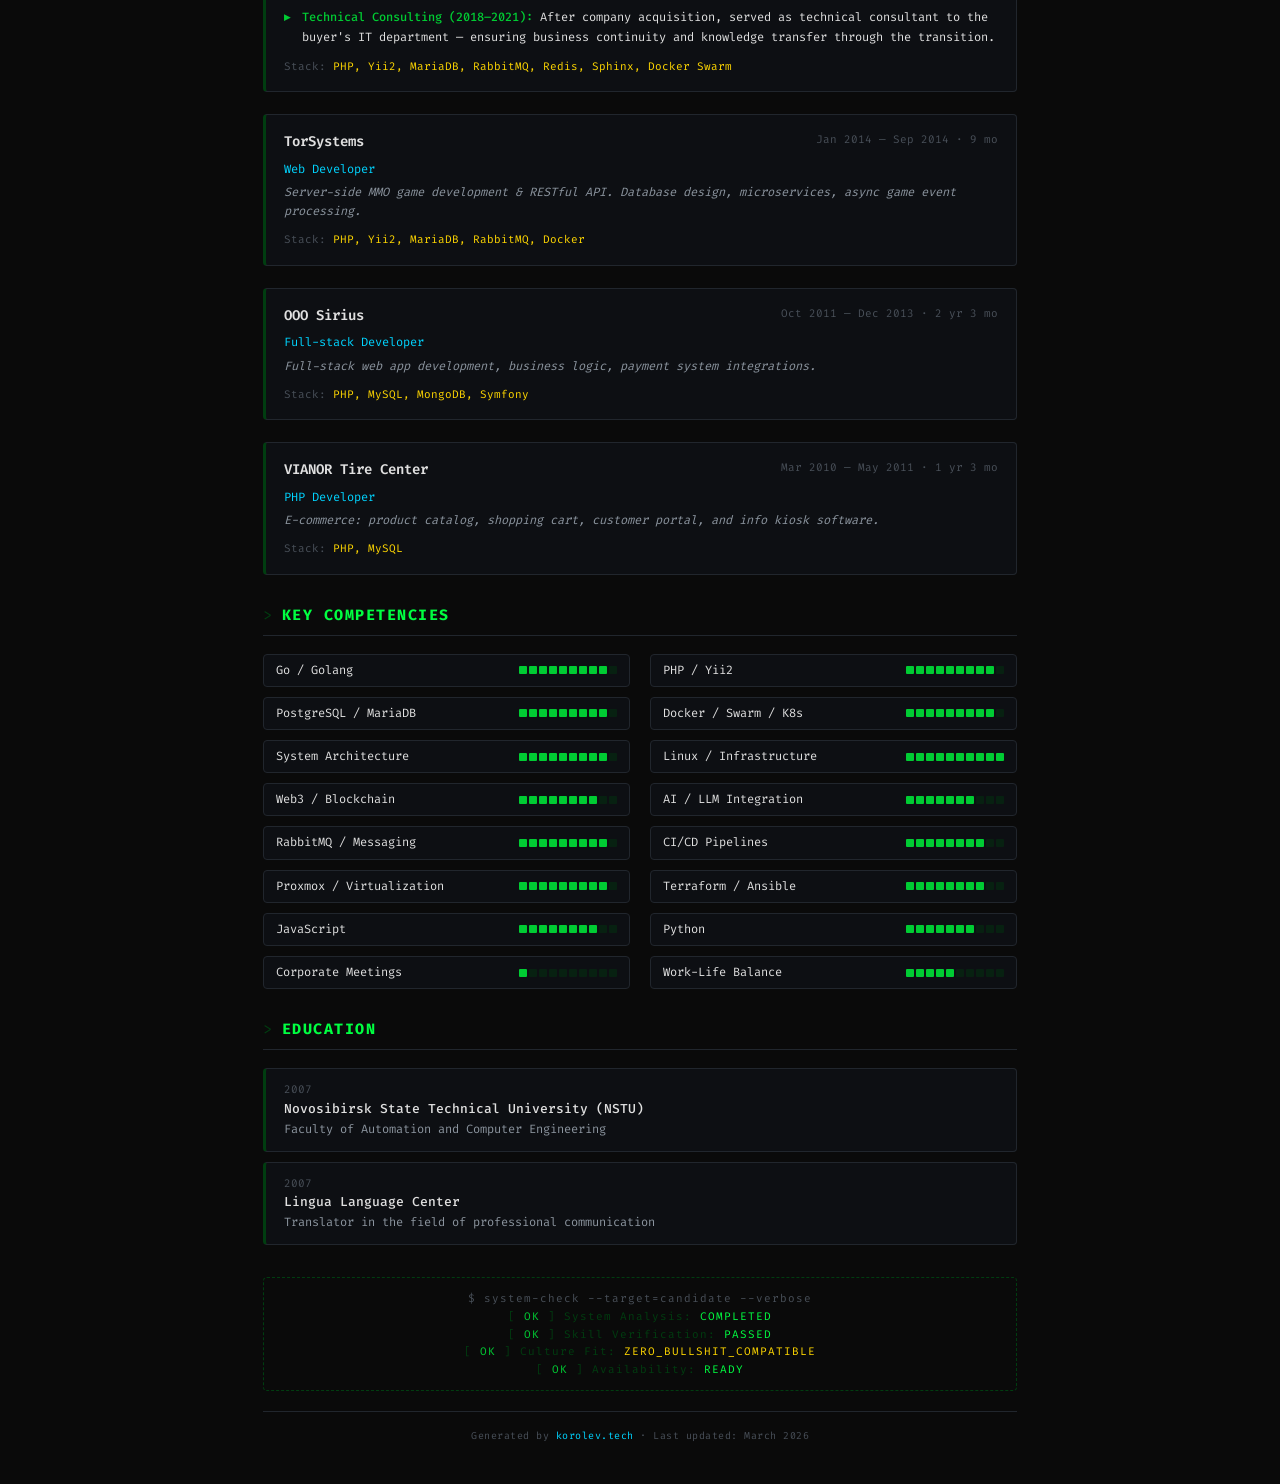
==== commit 35021911: "fix: AI bullet — auto-sourcing replacements from alternative suppliers" ====
--- a/static/cv.html
+++ b/static/cv.html
@@ -518,7 +518,7 @@
             <div class="exp-desc">B2B SaaS platform development (PIM/MDM, AI, ERP, Price Aggregator). Solo founder &amp; architect after a successful exit from a previous startup. Acting as an independent Fractional Architect for B2B clients.</div>
             <ul class="exp-bullets">
                 <li><span class="highlight">Headless E-commerce &amp; Multi-tenant Architecture:</span> Designed a universal core and white-label storefront system — launching a fully new online store from scratch in minimal time.</li>
-                <li><span class="highlight">Deep AI Integration (LLM):</span> Automated content &amp; operational workflows — AI assistants autonomously heal product cards, generate descriptions, build catalog trees, and distribute products from different suppliers. Onboard supplier catalogs per contract with automated markup rules, handle AI-driven product returns with expert analysis, generate legal documents, and communicate with suppliers via AI-powered stock queries.</li>
+                <li><span class="highlight">Deep AI Integration (LLM):</span> Automated content &amp; operational workflows — AI assistants autonomously heal product cards, generate descriptions, build catalog trees, and distribute products from different suppliers. Onboard supplier catalogs per contract with automated markup rules, handle AI-driven product returns with expert analysis, generate legal documents, and communicate with suppliers on stock availability — automatically sourcing replacements from alternative suppliers upon rejection.</li>
                 <li><span class="highlight">Data Processing Engine:</span> Built a price parsing, aggregation, and contract processing engine. Implemented custom PIM &amp; MDM systems for full product lifecycle management.</li>
                 <li><span class="highlight">Private R&amp;D Cluster (Proxmox VE):</span> Managing a bare-metal cluster for architectural prototyping, AI/LLM deployment, and highload testing. Full Infrastructure-as-Code approach (Terraform/Ansible) for dynamic KVM/LXC provisioning.</li>
                 <li><span class="highlight">Work Format:</span> Individual Contributor &amp; Fractional Architect (sole proprietorship). Result-driven, async communication, Zero-Bullshit culture — no micromanagement, no unnecessary meetings. Workflow: business objective → architecture ownership → solution design → core code / infrastructure → delegate routine → Code Review → ship product.</li>
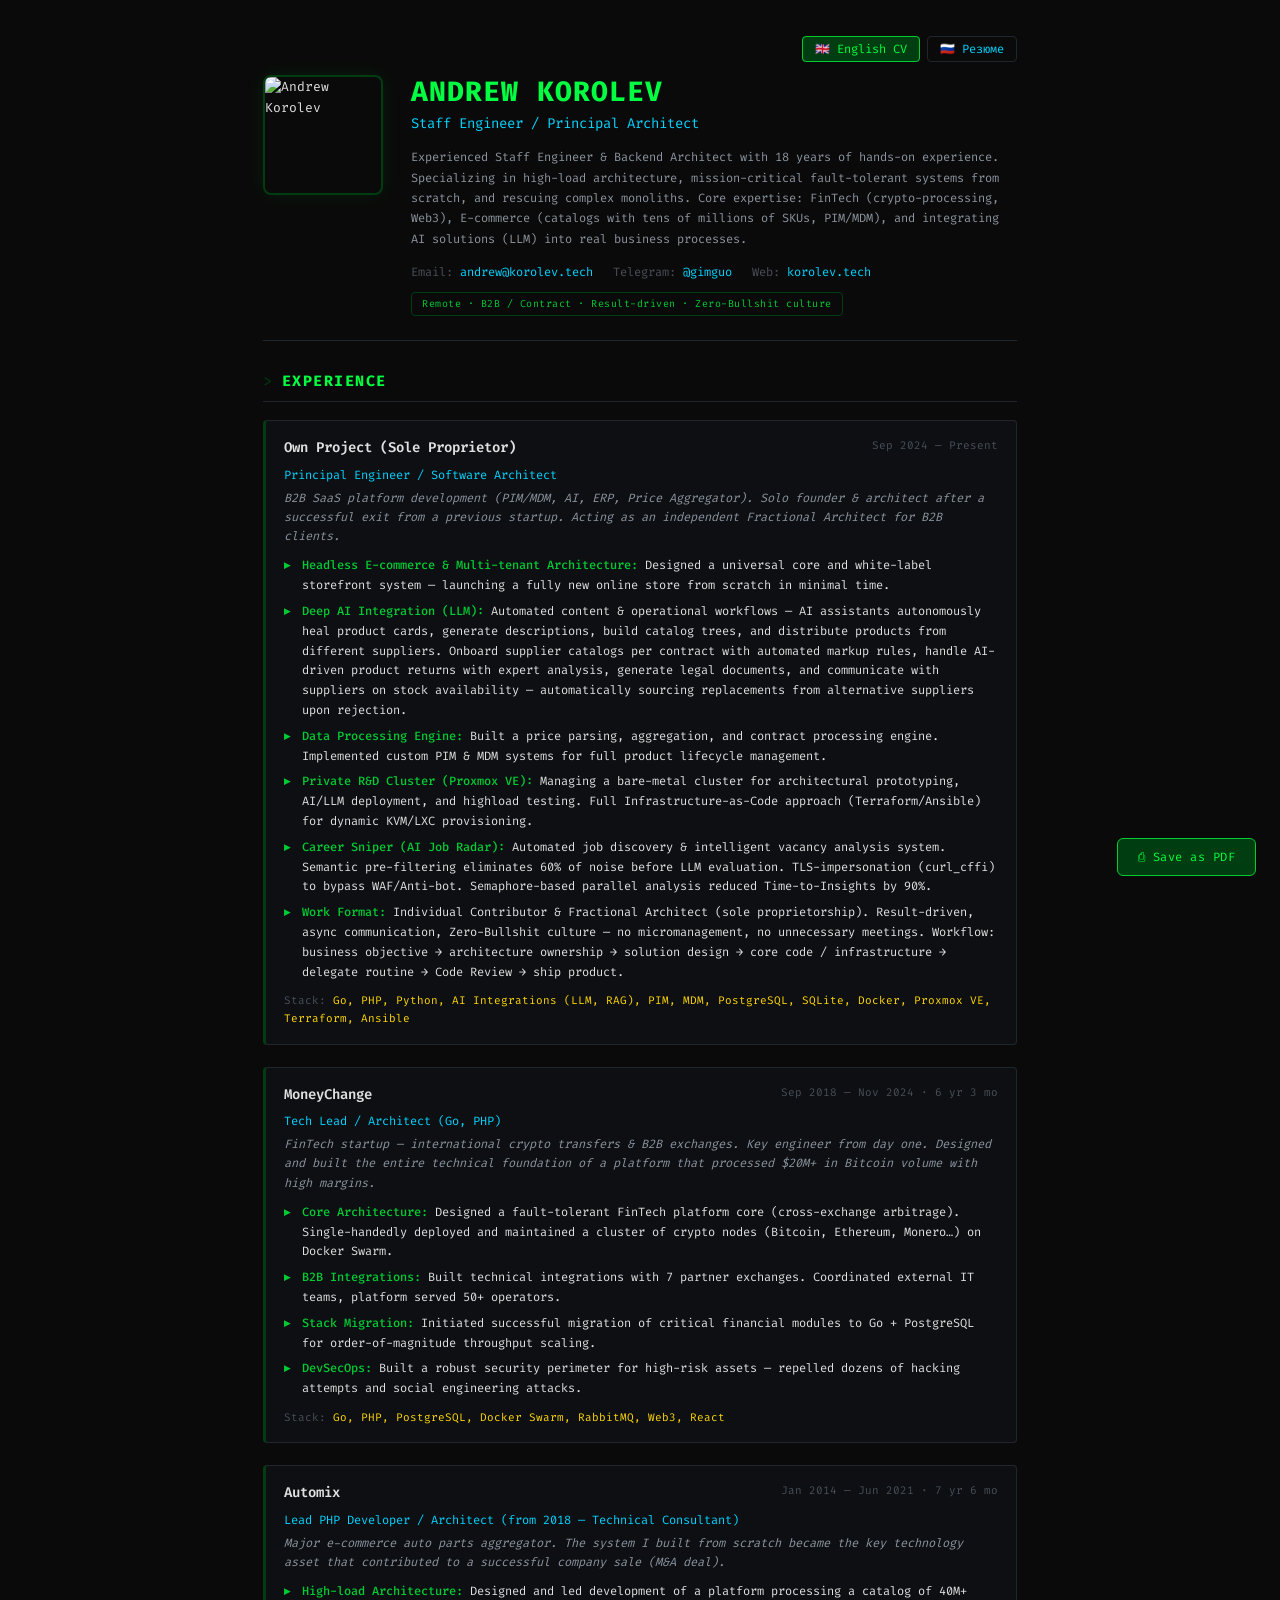
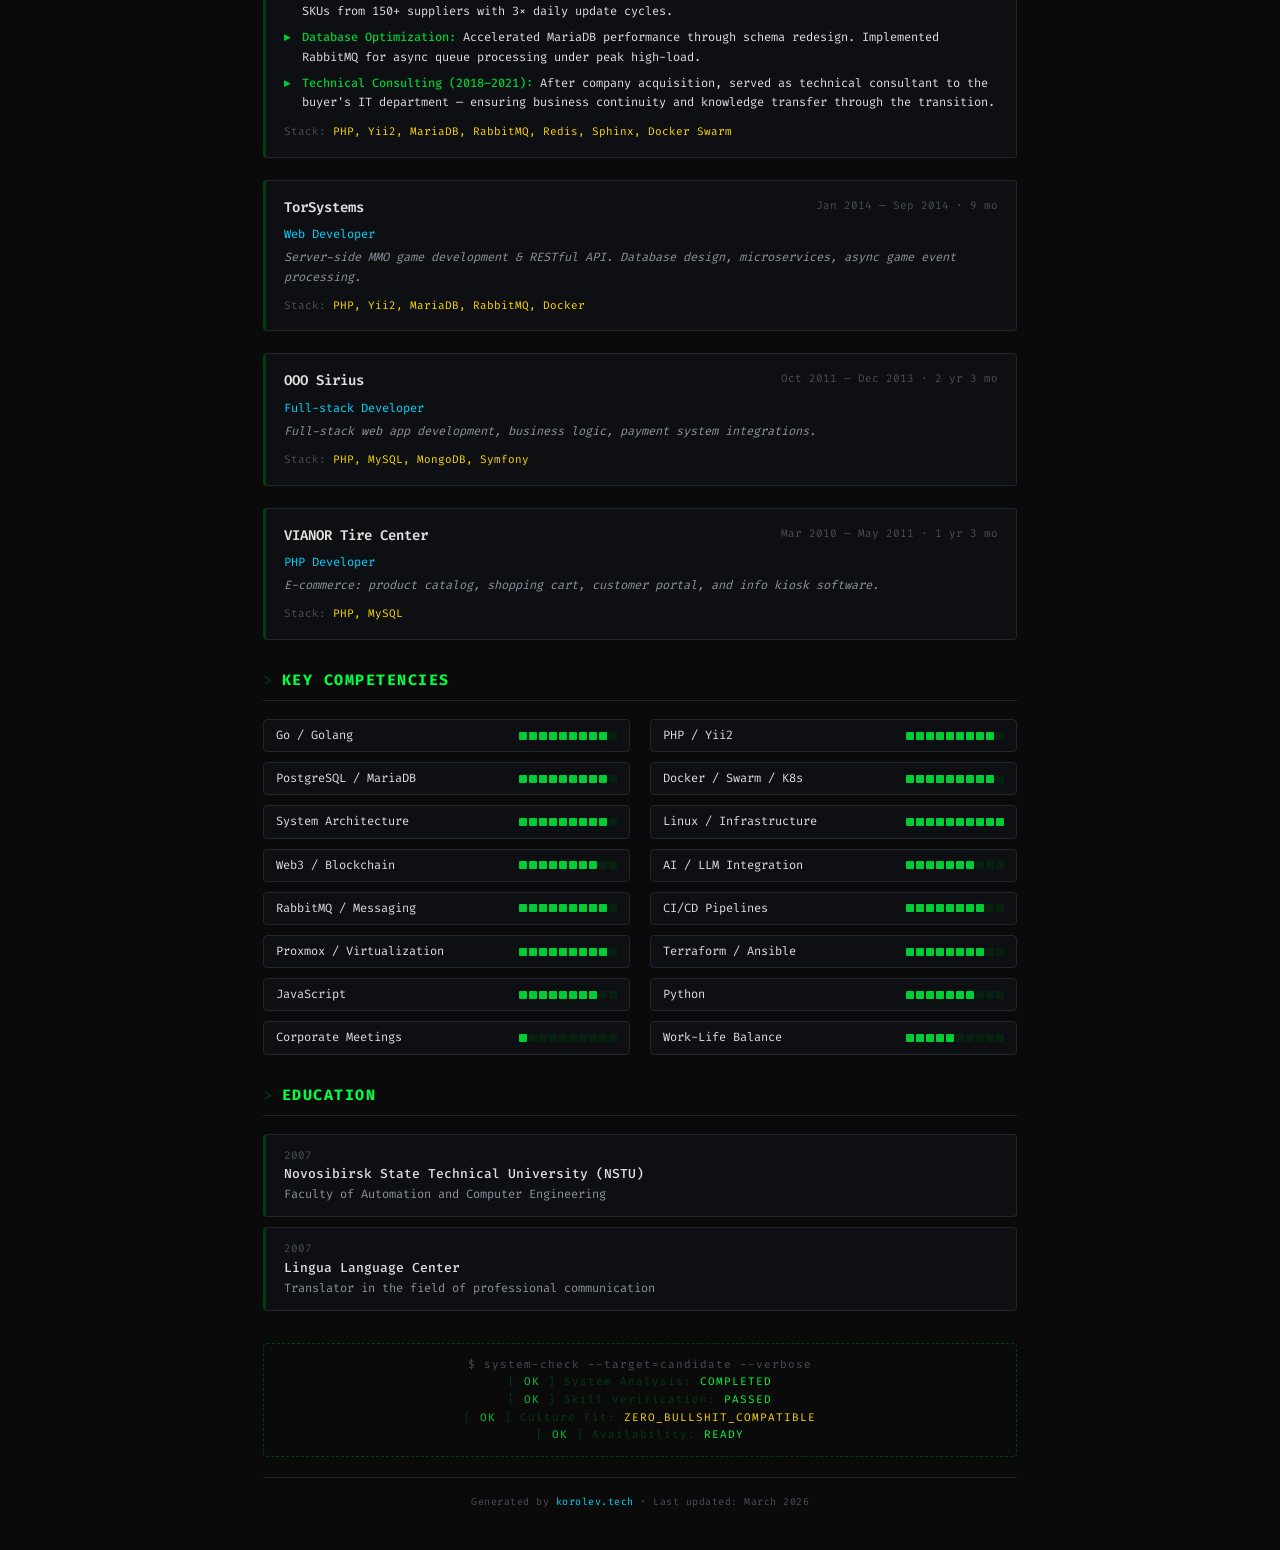
==== commit 4b3364cc: "feat: add Career Sniper project to terminal, resume & CV" ====
--- a/static/cv.html
+++ b/static/cv.html
@@ -521,9 +521,10 @@
                 <li><span class="highlight">Deep AI Integration (LLM):</span> Automated content &amp; operational workflows — AI assistants autonomously heal product cards, generate descriptions, build catalog trees, and distribute products from different suppliers. Onboard supplier catalogs per contract with automated markup rules, handle AI-driven product returns with expert analysis, generate legal documents, and communicate with suppliers on stock availability — automatically sourcing replacements from alternative suppliers upon rejection.</li>
                 <li><span class="highlight">Data Processing Engine:</span> Built a price parsing, aggregation, and contract processing engine. Implemented custom PIM &amp; MDM systems for full product lifecycle management.</li>
                 <li><span class="highlight">Private R&amp;D Cluster (Proxmox VE):</span> Managing a bare-metal cluster for architectural prototyping, AI/LLM deployment, and highload testing. Full Infrastructure-as-Code approach (Terraform/Ansible) for dynamic KVM/LXC provisioning.</li>
+                <li><span class="highlight">Career Sniper (AI Job Radar):</span> Automated job discovery &amp; intelligent vacancy analysis system. Semantic pre-filtering eliminates 60% of noise before LLM evaluation. TLS-impersonation (curl_cffi) to bypass WAF/Anti-bot. Semaphore-based parallel analysis reduced Time-to-Insights by 90%.</li>
                 <li><span class="highlight">Work Format:</span> Individual Contributor &amp; Fractional Architect (sole proprietorship). Result-driven, async communication, Zero-Bullshit culture — no micromanagement, no unnecessary meetings. Workflow: business objective → architecture ownership → solution design → core code / infrastructure → delegate routine → Code Review → ship product.</li>
             </ul>
-            <div class="exp-stack">Stack: <span>Go, PHP, AI Integrations (LLM, RAG), PIM, MDM, PostgreSQL, Docker, Proxmox VE, Terraform, Ansible</span></div>
+            <div class="exp-stack">Stack: <span>Go, PHP, Python, AI Integrations (LLM, RAG), PIM, MDM, PostgreSQL, SQLite, Docker, Proxmox VE, Terraform, Ansible</span></div>
         </div>
 
         <!-- 2: MoneyChange -->
